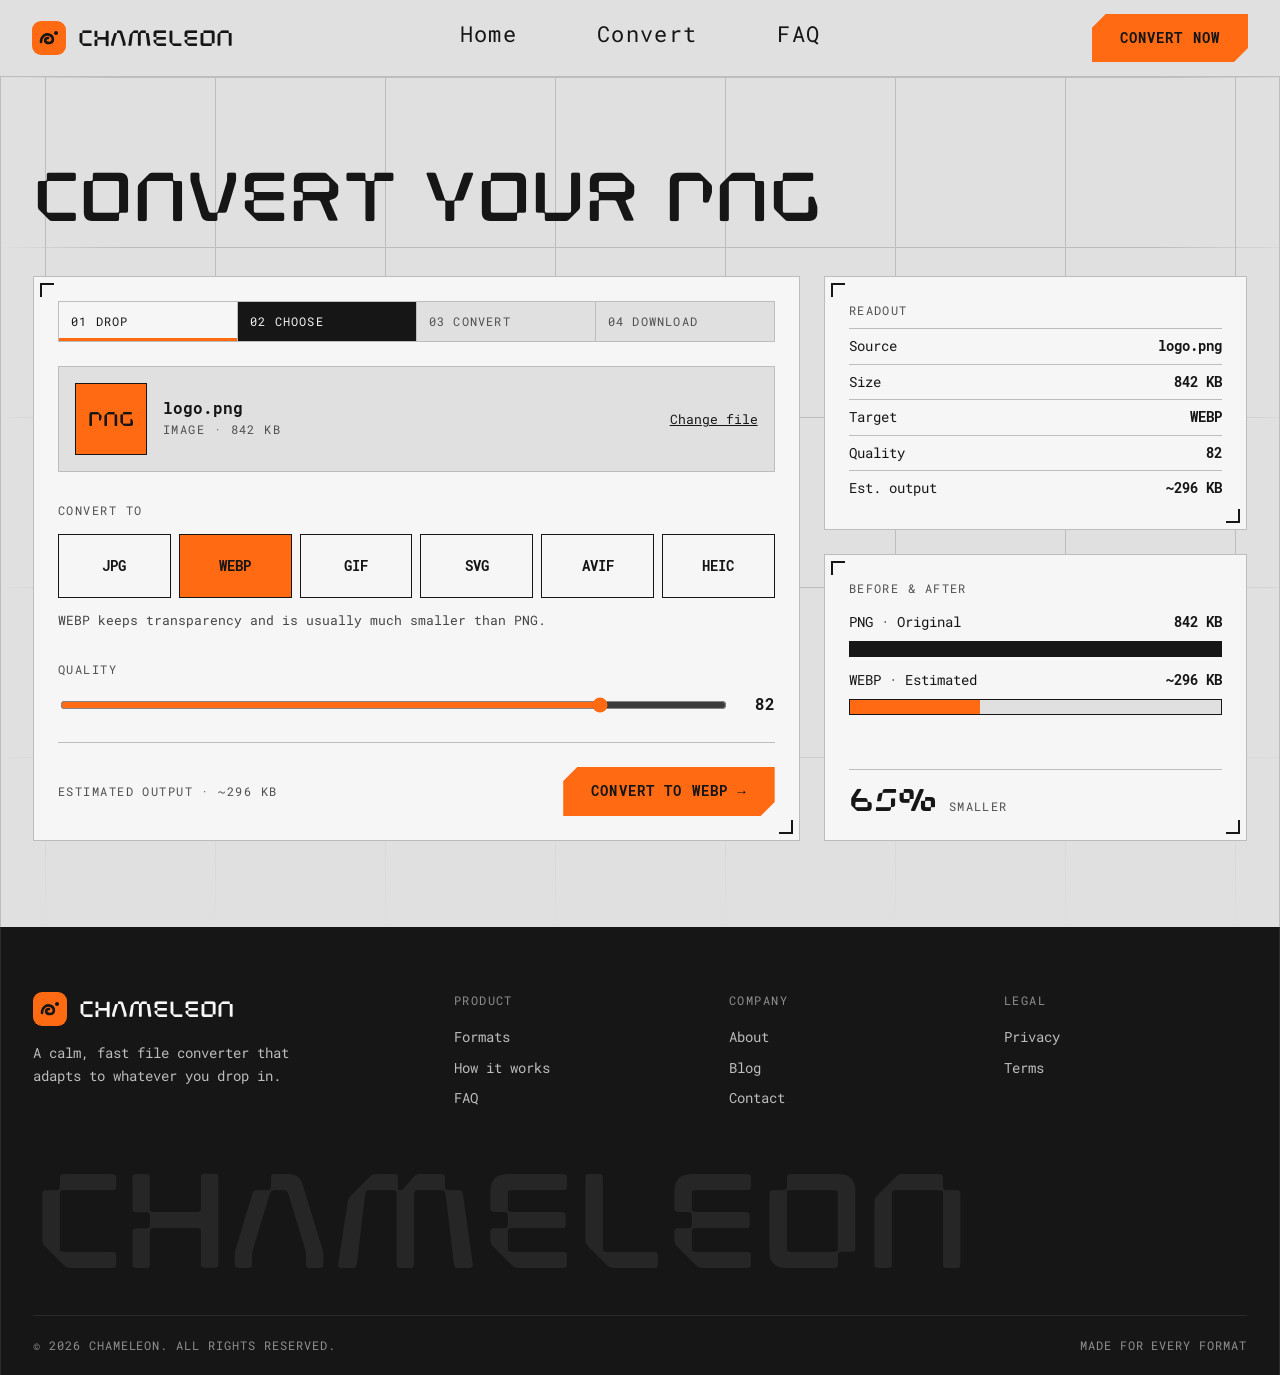
==== convert.html @ 79b79273 "Add directional hover scramble Built the vanilla scramble engine with per-letter fixed-width spans a" ====
<!DOCTYPE html>
<html lang="en">
<head>
  <meta charset="utf-8" />
  <meta name="viewport" content="width=device-width, initial-scale=1.0, viewport-fit=cover" />
  <title>Chameleon — Convert a PNG</title>
  <link rel="stylesheet" href="css/style.css" />
</head>
<body>
  <div class="pg" style="--o:#ff6a13">
    <header class="nav">
      <div class="wrap in" style="border:0">
        <a class="brand" href="index.html">
          <svg width="34" height="34" viewBox="0 0 34 34" aria-hidden="true"><rect width="34" height="34" rx="9" style="fill:var(--o)"></rect><path d="M9 21c0-6 5-9 9-7s4 8-1 8-5-5-1-5" fill="none" stroke="#161616" stroke-width="2.6" stroke-linecap="round"></path><circle cx="24" cy="12" r="2" fill="#161616"></circle></svg>
          Chameleon
        </a>
        <nav class="links" aria-label="Primary">
          <a class="nl" href="index.html" scramble-link><span class="dekor dekor-tr" aria-hidden="true"></span><span class="dekor dekor-bl" aria-hidden="true"></span><span scramble-text data-text="Home">Home</span></a>
          <a class="nl" href="convert.html" scramble-link><span class="dekor dekor-tr" aria-hidden="true"></span><span class="dekor dekor-bl" aria-hidden="true"></span><span scramble-text data-text="Convert">Convert</span></a>
          <a class="nl" href="faq.html" scramble-link><span class="dekor dekor-tr" aria-hidden="true"></span><span class="dekor dekor-bl" aria-hidden="true"></span><span scramble-text data-text="FAQ">FAQ</span></a>
        </nav>
        <a class="btn" href="#convert">Convert now</a>
      </div>
    </header>
    <main>
      <div class="hb"><section class="wrap cols hero2" id="convert">
        <h1 class="disp" scramble-link><span scramble-text data-text="Convert your PNG" data-glyphs="upper" title="Hover to scramble">Convert your PNG</span></h1>
        <div class="cols2">
          <div class="main"><div class="panel c">
            <div class="steps" role="list" aria-label="Progress">
              <div class="st past" role="listitem">01 Drop</div><div class="st on" role="listitem">02 Choose</div><div class="st" role="listitem">03 Convert</div><div class="st" role="listitem">04 Download</div>
            </div>
            <div class="fcard">
              <div class="badge">PNG</div>
              <div style="flex:1;min-width:0"><div class="nm">logo.png</div><div class="cap">Image &middot; 842 KB</div></div>
              <button class="link" type="button">Change file</button>
            </div>
            <div class="blk">
              <span class="cap">Convert to</span>
              <div class="t6" role="group" aria-label="Convert to"><button class="tile" type="button" aria-pressed="false" data-f="JPG">JPG</button><button class="tile on" type="button" aria-pressed="true" data-f="WEBP">WEBP</button><button class="tile" type="button" aria-pressed="false" data-f="GIF">GIF</button><button class="tile" type="button" aria-pressed="false" data-f="SVG">SVG</button><button class="tile" type="button" aria-pressed="false" data-f="AVIF">AVIF</button><button class="tile" type="button" aria-pressed="false" data-f="HEIC">HEIC</button></div>
              <p class="hint" id="hint">WEBP keeps transparency and is usually much smaller than PNG.</p>
            </div>
            <div class="blk">
              <span class="cap">Quality</span>
              <div class="q"><input id="q" type="range" min="1" max="100" value="82" aria-label="Quality"><strong id="qv">82</strong></div>
            </div>
            <div class="go">
              <span class="cap" id="eg">Estimated output &middot; ~296 KB</span>
              <button class="btn" type="button" id="btn">Convert to WEBP &rarr;</button>
            </div>
          </div></div>
          <aside class="side"><div class="panel c"><div class="cap" style="margin-bottom:8px">Readout</div><div class="rd"><span>Source</span><span>logo.png</span></div><div class="rd"><span>Size</span><span>842 KB</span></div><div class="rd"><span>Target</span><span id="tr">WEBP</span></div><div class="rd"><span>Quality</span><span id="qr">82</span></div><div class="rd"><span>Est. output</span><span id="er">~296 KB</span></div></div>
            <div class="panel c card"><div class="cap">Before &amp; after</div>
              <div class="ba"><div class="bh"><span>PNG &middot; Original</span><span>842 KB</span></div><div class="bar"><i style="width:100%"></i></div></div>
              <div class="ba"><div class="bh"><span id="bl">WEBP &middot; Estimated</span><span id="bs">~296 KB</span></div><div class="bar a"><i id="bar" style="width:35%"></i></div></div>
              <div class="sv"><span class="disp" style="font-size:32px" id="pc">65%</span><span class="cap" id="pw">smaller</span></div>
            </div></aside>
        </div>
      </section></div>
    </main>
    <footer class="ft">
      <div class="wrap">
        <div class="fgrid">
          <div>
            <a class="brand" href="index.html" style="color:#f6f6f6">
              <svg width="34" height="34" viewBox="0 0 34 34" aria-hidden="true"><rect width="34" height="34" rx="9" style="fill:var(--o)"></rect><path d="M9 21c0-6 5-9 9-7s4 8-1 8-5-5-1-5" fill="none" stroke="#161616" stroke-width="2.6" stroke-linecap="round"></path><circle cx="24" cy="12" r="2" fill="#161616"></circle></svg>
              Chameleon
            </a>
            <p style="max-width:300px;margin:16px 0 0;font-size:14px;color:#bdbdbd">A calm, fast file converter that adapts to whatever you drop in.</p>
          </div>
          <div><div class="fh">Product</div><a class="fl" href="index.html#formats">Formats</a><a class="fl" href="index.html#how">How it works</a><a class="fl" href="faq.html">FAQ</a></div>
          <div><div class="fh">Company</div><a class="fl" href="#">About</a><a class="fl" href="#">Blog</a><a class="fl" href="#">Contact</a></div>
          <div><div class="fh">Legal</div><a class="fl" href="#">Privacy</a><a class="fl" href="#">Terms</a></div>
        </div>
        <div class="mark disp" scramble-link scramble-text data-text="Chameleon" data-glyphs="upper" title="Hover to scramble">Chameleon</div>
        <div class="copy"><span>© 2026 CHAMELEON. ALL RIGHTS RESERVED.</span><span>MADE FOR EVERY FORMAT</span></div>
      </div>
    </footer>
  </div>

  <script type="module">
    import { initScramble } from "./js/scramble.js";
    initScramble();
    // Paint the overscroll canvas to match the end you're resting at.
    // (Bounce areas use the html background in every browser, so flip it on scroll.)
    // Wide 200px threshold: bounce can only start from the true max, and this
    // stays correct when webfonts swap in late and grow the document under you.
    const root = document.documentElement;
    const paintEdge = () => {
      const max = document.body.scrollHeight - window.innerHeight;
      root.dataset.edge = max > 0 && window.scrollY >= max - 200 ? "bottom" : "top";
    };
    addEventListener("scroll", () => requestAnimationFrame(paintEdge), { passive: true });
    addEventListener("resize", paintEdge);
    if (document.fonts && document.fonts.ready) document.fonts.ready.then(paintEdge);
    if ("ResizeObserver" in window) new ResizeObserver(paintEdge).observe(document.body);
    paintEdge();
  </script>
  <script>
  (function(){
  var W={JPG:.45,WEBP:.35,GIF:.8,SVG:.3,AVIF:.25,HEIC:.4},SRC=842,BASE=1.2,t='WEBP';
  var H={WEBP:'WEBP keeps transparency and is usually much smaller than PNG.',JPG:'JPG is smaller still, but it drops transparency.',GIF:'GIF supports 256 colours and simple animation.',SVG:'SVG is vector, so it suits simple logos and shapes.',AVIF:'AVIF is usually the smallest, but a few older apps cannot open it.',HEIC:'HEIC is compact and works best on Apple devices.'};
  var q=document.getElementById('q'),tiles=[].slice.call(document.querySelectorAll('.tile'));
  function $(i){return document.getElementById(i)}
  function fmt(k){return k>=1000?(k/1000).toFixed(1)+' MB':Math.round(k)+' KB'}
  function upd(){
  var v=+q.value,est=SRC*W[t]/BASE*(0.4+0.98*v/100),pct=Math.round((1-est/SRC)*100);
  $('qv').textContent=v;$('qr').textContent=v;$('tr').textContent=t;
  $('er').textContent='~'+fmt(est);$('bs').textContent='~'+fmt(est);
  $('eg').innerHTML='Estimated output &middot; ~'+fmt(est);
  $('btn').innerHTML='Convert to '+t+' &rarr;';
  $('bl').innerHTML=t+' &middot; Estimated';
  $('bar').style.width=Math.min(100,est/SRC*100)+'%';
  $('pc').textContent=Math.abs(pct)+'%';$('pw').textContent=pct>=0?'smaller':'larger';
  $('hint').textContent=H[t];
  }
  tiles.forEach(function(b){b.addEventListener('click',function(){
  t=b.getAttribute('data-f');
  tiles.forEach(function(x){var on=x===b;x.classList.toggle('on',on);x.setAttribute('aria-pressed',on)});
  upd();
  })});
  q.addEventListener('input',upd);
  })();
  </script>
</body>
</html>
---- css/style.css ----
@font-face{font-family:"LABS Amiga";src:url("../assets/fonts/LABSAmiga-Regular.woff") format("woff");font-display:swap}
    @font-face{font-family:"Roboto Mono";src:url("../assets/fonts/RobotoMono-Regular.ttf") format("truetype");font-weight:400;font-display:swap}
    @font-face{font-family:"Roboto Mono";src:url("../assets/fonts/RobotoMono-Bold.ttf") format("truetype");font-weight:700;font-display:swap}
    html{background:#e0e0e0}
    /* Overscroll canvas follows whichever end you're at: light at top, footer-dark at bottom (see paintEdge below). */
    html[data-edge="bottom"]{background:#161616}
    body{margin:0;background:#e0e0e0}
    .pg{--bg:#e0e0e0;--pn:#f6f6f6;--ln:#bdbdbd;--ink:#161616;--mut:#4f4f4f;background:var(--bg);color:var(--ink);font:400 16px/1.6 "Roboto Mono",ui-monospace,monospace;overflow-x:clip}
    .pg *{box-sizing:border-box}
    .disp{font-family:"LABS Amiga","Roboto Mono",monospace;font-weight:400;text-transform:uppercase;line-height:.95;margin:0}
    .cap{font-size:12px;letter-spacing:.12em;text-transform:uppercase;color:var(--mut)}
    .wrap{max-width:1360px;margin:0 auto;border-left:1px solid var(--ln);border-right:1px solid var(--ln);position:relative}
    .cols,.hb{position:relative;isolation:isolate}
    .cols:before,.hb:before{content:"";position:absolute;inset:0;z-index:-1;pointer-events:none;-webkit-mask-image:linear-gradient(to bottom,#000 calc(100% - 340px),transparent);mask-image:linear-gradient(to bottom,#000 calc(100% - 340px),transparent)}
    .cols:before{background-image:linear-gradient(to right,var(--ln) 1px,transparent 1px);background-size:170px 100%;background-position:center top}
    .hb:before{background-image:linear-gradient(to bottom,var(--ln) 1px,transparent 1px);background-size:100% 170px;-webkit-mask-image:linear-gradient(to bottom,#000 calc(100% - 340px),transparent),linear-gradient(to right,transparent 0,transparent calc(50% - 674px),#000 calc(50% - 520px),#000 calc(50% + 520px),transparent calc(50% + 674px),transparent 100%);mask-image:linear-gradient(to bottom,#000 calc(100% - 340px),transparent),linear-gradient(to right,transparent 0,transparent calc(50% - 674px),#000 calc(50% - 520px),#000 calc(50% + 520px),transparent calc(50% + 674px),transparent 100%);-webkit-mask-composite:source-in;mask-composite:intersect}
    .pg a:focus-visible,.pg button:focus-visible{outline:2px solid var(--ink);outline-offset:3px}
    .nav{position:sticky;top:0;z-index:5;background:var(--bg);border-bottom:1px solid var(--ln)}
    .nav .in{position:relative;display:flex;align-items:center;gap:24px;min-height:76px;padding:0 32px}
    .nav .in>.btn{margin-left:auto}
    .brand{display:flex;align-items:center;gap:12px;color:var(--ink);text-decoration:none;font-family:"LABS Amiga",monospace;font-size:22px;text-transform:uppercase}
    .links{position:absolute;left:50%;transform:translateX(-50%);display:flex;gap:44px;justify-content:center}
    .nl{position:relative;display:inline-flex;align-items:center;padding:12px 18px;font-size:22px;letter-spacing:.06em;text-decoration:none;color:var(--ink)}
    .nl .dekor{opacity:0;width:.5rem;height:.5rem;position:absolute;transition:opacity .3s ease,transform .3s cubic-bezier(.455,.03,.515,.955)}
    .nl .dekor-tr{border-top:2px solid var(--o);border-left:2px solid var(--o);top:6px;left:6px;transform:translate(50%,50%)}
    .nl .dekor-bl{border-right:2px solid var(--o);border-bottom:2px solid var(--o);bottom:6px;right:6px;transform:translate(-50%,-50%)}
    .nl:hover .dekor{opacity:1;transform:translate(0,0)}
    .btn{display:inline-flex;align-items:center;gap:10px;font:700 14px "Roboto Mono",monospace;letter-spacing:.08em;text-transform:uppercase;text-decoration:none;border:0;cursor:pointer;padding:16px 28px;background:var(--o);color:var(--ink);clip-path:polygon(14px 0,100% 0,100% calc(100% - 14px),calc(100% - 14px) 100%,0 100%,0 14px);transition:background .2s,transform .2s}
    .btn:hover{background:#ff8a4d;transform:translateY(-2px)}
    .btn:active{transform:none}
    .btn:focus-visible{outline-offset:-6px}
    .btn.dk{background:var(--ink);color:#f6f6f6}
    .btn.dk:hover{background:#3a3a3a}
    .btn.dk:focus-visible{outline-color:#fff}
    .sq{position:absolute;width:20px;height:20px;background:var(--o)}
    .hero{min-height:1190px;display:flex;flex-direction:column;align-items:center;justify-content:center;padding:96px 32px 80px;text-align:center}
    .hero h1{font-size:clamp(48px,9.4vw,128px);margin-top:24px}
    .hl{background:var(--o);padding:0 .1em;display:inline-block}
    .hero p.sub{max-width:560px;margin:32px auto 0;color:#333}
    .panel{position:relative;width:100%;max-width:760px;margin:56px auto 0;padding:20px;text-align:left;background:var(--pn);border:1px solid var(--ln)}
    .panel:before,.panel:after{content:"";position:absolute;width:12px;height:12px;border:2px solid var(--ink)}
    .panel:before{top:6px;left:6px;border-right:0;border-bottom:0}
    .panel:after{bottom:6px;right:6px;border-left:0;border-top:0}
    .ph{display:flex;justify-content:space-between;padding:0 8px}
    .drop{margin-top:14px;min-height:230px;padding:32px;display:flex;flex-direction:column;align-items:center;justify-content:center;gap:12px;text-align:center;background:var(--bg);border:2px dashed #8f8f8f;transition:border-color .2s,background .2s}
    .drop:hover,.drop:focus-within{border-color:var(--o);background:#ece3dc}
    .drop svg{transition:transform .25s}
    .drop:hover svg{transform:translateY(-5px)}
    .drop strong{font-size:18px}
    .row{display:flex;flex-wrap:wrap;gap:16px;align-items:center;justify-content:space-between;margin-top:20px;padding:0 8px 8px}
    .chips{display:flex;flex-wrap:wrap;gap:8px;align-items:center}
    .chip{font:700 13px "Roboto Mono",monospace;letter-spacing:.06em;padding:9px 14px;color:var(--ink);background:transparent;border:1px solid var(--ink);cursor:pointer;transition:background .15s,color .15s,transform .15s}
    .chip:hover{background:var(--ink);color:#f6f6f6;transform:translateY(-1px)}
    .chip.on{background:var(--ink);color:#f6f6f6}
    .sec{padding:96px 32px}
    .sec h2{font-size:clamp(32px,4.4vw,56px);margin-top:16px;max-width:760px}
    .sec p.lead{max-width:540px;margin:20px 0 0;color:#333}
    .grid{display:grid;grid-template-columns:repeat(auto-fit,minmax(260px,1fr));margin-top:56px;border-top:1px solid var(--ln);border-left:1px solid var(--ln)}
    .cell{position:relative;padding:28px;background:var(--pn);border-right:1px solid var(--ln);border-bottom:1px solid var(--ln);transition:background .2s}
    .cell:hover{background:#fff}
    .cell:after{content:"";position:absolute;top:20px;right:20px;width:12px;height:12px;border:2px solid var(--o);transition:background .2s}
    .cell:hover:after{background:var(--o)}
    .num{font-family:"LABS Amiga",monospace;font-size:56px;line-height:1;color:var(--ink)}
    .cell h3{margin:20px 0 8px;font-size:18px;letter-spacing:.06em;text-transform:uppercase}
    .cell p{margin:0;font-size:14px;color:#3d3d3d}
    .tags{display:flex;flex-wrap:wrap;gap:6px;margin-top:20px}
    .tag{font-size:12px;padding:4px 8px;background:var(--bg);border:1px solid var(--ln);transition:border-color .2s}
    .tag:hover{border-color:var(--ink)}
    .cta{display:flex;flex-wrap:wrap;gap:24px;align-items:center;justify-content:space-between;margin-top:56px;padding:36px 32px;background:var(--o)}
    .cta h3{font-size:clamp(24px,3vw,36px)}
    .ft{background:#161616;color:#d6d6d6;padding-bottom:env(safe-area-inset-bottom, 0px)}
    .ft .wrap{border-color:#2a2a2a;padding:64px 32px 0}
    .fgrid{display:grid;grid-template-columns:1.6fr repeat(3,1fr);gap:32px}
    .fh{font-size:12px;letter-spacing:.12em;text-transform:uppercase;color:#8f8f8f;margin-bottom:12px}
    .fl{display:block;padding:4px 0;font-size:14px;color:#bdbdbd;text-decoration:none;transition:color .2s,transform .2s}
    .fl:hover{color:var(--o);transform:translateX(4px)}
    .mark{margin-top:48px;font-size:clamp(40px,10.5vw,152px);color:#262626;white-space:nowrap;overflow:hidden;line-height:.85;cursor:pointer}
    .copy{display:flex;flex-wrap:wrap;gap:12px;justify-content:space-between;margin-top:32px;padding:20px 0;border-top:1px solid #2a2a2a;font-size:12px;letter-spacing:.08em;color:#8f8f8f}
    @media(max-width:1100px){.links{gap:28px}.nl{padding:8px 12px}}
    @media(max-width:820px){.links{display:none}.fgrid{grid-template-columns:1fr 1fr}}
    @media(max-width:700px){.hero{min-height:0;padding:72px 20px 56px}.sec{padding:64px 20px}.nav .in{padding:0 20px}.ft .wrap{padding:48px 20px 0}}
    /* Scramble cells — same contract as previous shell (js/scramble.js) */
    [scramble-text]{white-space:nowrap}
    [scramble-text] .sc-char{display:inline-block;white-space:pre;text-align:center;vertical-align:baseline;overflow:hidden}
    /* Converter (ex convert.html) */
    /* Converter (from chameleon-convert-png): neutralize the landing .panel box for flex contexts */
    .main .panel.c,.side .panel.c{margin:0;max-width:none}
    .steps{display:flex;border:1px solid var(--ln);margin-bottom:20px}
    .st{flex:1;padding:10px 12px;font-size:12px;letter-spacing:.1em;text-transform:uppercase;color:var(--mut);background:var(--bg);border-right:1px solid var(--ln);transition:background .25s,color .25s}
    .st:last-child{border-right:0}
    .st.on{background:var(--ink);color:#f6f6f6}
    .st.past{background:var(--pn);color:var(--ink);box-shadow:inset 0 -3px 0 var(--o)}
    .fcard{display:flex;align-items:center;gap:16px;padding:16px;border:1px solid var(--ln);background:var(--bg)}
    .badge{width:72px;height:72px;flex:none;display:flex;align-items:center;justify-content:center;background:var(--o);border:1px solid var(--ink);font-family:"LABS Amiga",monospace;font-size:20px;transition:background .3s}
    .fcard .nm{font-weight:700;word-break:break-all;line-height:1.3}
    .tile{aspect-ratio:1;display:flex;align-items:center;justify-content:center;font:700 14px "Roboto Mono",monospace;color:var(--ink);background:transparent;border:1px solid var(--ink);cursor:pointer;transition:background .15s,color .15s,transform .15s}
    .tile:hover{background:var(--ink);color:#f6f6f6;transform:translateY(-2px)}
    .tile.on{background:var(--o);color:var(--ink)}
    .link{background:none;border:0;padding:4px 0;font:400 13px "Roboto Mono",monospace;text-decoration:underline;color:var(--ink);cursor:pointer}
    .link:hover{color:#6b6b6b}
    .rd{display:flex;justify-content:space-between;gap:12px;padding:10px 0;border-top:1px solid var(--ln);font-size:14px}
    .rd span:last-child{font-weight:700;text-align:right;word-break:break-all}
    .hero2{min-height:850px;display:flex;flex-direction:column;justify-content:center;padding:72px 32px;text-align:left}
    .cols2{display:flex;flex-wrap:wrap;gap:24px;align-items:stretch}
    .main{flex:2 1 520px;min-width:0}
    .side{flex:1 1 300px;min-width:0;display:flex;flex-direction:column;gap:24px}
    .main{display:flex}
    .main .panel.c{flex:1;min-width:0;display:flex;flex-direction:column}
    .main .panel.c>.blk:nth-last-child(2){margin-bottom:24px}
    .main .go{margin-top:auto}
    .side .rd{padding:6px 0}
    .side .card{flex:1;display:flex;flex-direction:column}
    .side .ba{margin-top:12px}
    .side .sv{margin-top:auto;padding-top:14px}
    .side .ba+.ba{margin-bottom:16px}
    .q{display:flex;align-items:center;gap:16px;margin-top:12px}
    .q input{flex:1;min-width:0;accent-color:var(--o)}
    .q strong{min-width:3ch;text-align:right}
    .ba{margin-top:16px}
    .bh{display:flex;justify-content:space-between;gap:12px;font-size:14px;margin-bottom:8px}
    .bh span:last-child{font-weight:700}
    .bar{height:16px;border:1px solid var(--ink);background:var(--bg)}
    .bar i{display:block;height:100%;background:var(--ink)}
    .bar.a i{background:var(--o)}
    .sv{display:flex;align-items:baseline;gap:12px;margin-top:24px;padding-top:20px;border-top:1px solid var(--ln)}
    .hero2 h1{font-size:clamp(36px,5.4vw,72px);margin:0 0 40px}
    .panel.c{padding:24px;text-align:left}
    .panel.c .steps{margin-bottom:24px}
    .blk{margin-top:24px}
    .t6{display:grid;grid-template-columns:repeat(6,minmax(0,1fr));gap:8px;margin-top:12px}
    .t6 .tile{aspect-ratio:auto;height:64px}
    .hint{margin:12px 0 0;font-size:13px;color:#444}
    .go{display:flex;flex-wrap:wrap;gap:16px;align-items:center;justify-content:space-between;margin-top:24px;padding-top:24px;border-top:1px solid var(--ln)}
    @media(max-width:560px){.t6{grid-template-columns:repeat(3,minmax(0,1fr))}.hero2{padding:56px 20px}}
    @media(max-width:700px){.hero2{padding:72px 20px 56px}.nav .in{padding:0 20px}.ft .wrap{padding:48px 20px 0}}
    /* Scramble cells — same contract as the landing shell (js/scramble.js) */
    .fside.panel.c{margin:0;max-width:none}
    /* FAQ (ex chameleon-faq.html) */
[hidden]{display:none!important}
.vh2{position:absolute;width:1px;height:1px;overflow:hidden;clip:rect(0 0 0 0);white-space:nowrap}
.hero3{min-height:340px;display:flex;flex-direction:column;justify-content:center;padding:72px 32px 56px;text-align:left}
.hero3 h1{font-size:clamp(40px,6vw,80px);margin:16px 0 0}
.hero3 p{max-width:560px;margin:20px 0 0;color:#333}
.faq{padding:40px 32px 96px;border-top:1px solid var(--ln);background:var(--bg)}
.bar2{display:flex;flex-wrap:wrap;gap:16px;align-items:center;justify-content:space-between}
.srch{width:100%;max-width:340px;font:400 14px "Roboto Mono",monospace;padding:12px 14px;color:var(--ink);background:var(--pn);border:1px solid var(--ink);transition:box-shadow .2s}
.srch::placeholder{color:#6a6a6a}
.srch:focus-visible{outline:2px solid var(--ink);outline-offset:2px}
.fcols{display:flex;flex-wrap:wrap;gap:40px;align-items:flex-start;margin-top:40px}
.flist{flex:2 1 560px;min-width:0}
.fside{flex:1 1 280px;max-width:380px;min-width:0;position:sticky;top:100px}
.gh{font-size:clamp(22px,2.4vw,30px);margin:48px 0 16px}
.grp:first-child .gh{margin-top:0}
.qa{position:relative;border-top:1px solid var(--ln);transition:background .2s}
.grp .qa:last-of-type{border-bottom:1px solid var(--ln)}
.qa:before{content:"";position:absolute;left:0;top:0;bottom:0;width:4px;background:var(--o);transform:scaleY(0);transform-origin:top;transition:transform .25s}
.qa[open]{background:var(--pn)}
.qa[open]:before{transform:scaleY(1)}
.qa summary{display:flex;align-items:center;justify-content:space-between;gap:24px;padding:20px 20px;cursor:pointer;list-style:none;font-weight:700;font-size:17px;line-height:1.4;transition:background .2s}
.qa summary::-webkit-details-marker{display:none}
.qa summary:hover{background:rgba(255,255,255,.55)}
.qa summary:focus-visible{outline:2px solid var(--ink);outline-offset:-4px}
.qa summary i{position:relative;flex:none;width:28px;height:28px;border:1px solid var(--ink);transition:background .2s}
.qa summary i:before,.qa summary i:after{content:"";position:absolute;left:7px;right:7px;top:50%;height:2px;margin-top:-1px;background:var(--ink);transition:transform .25s}
.qa summary i:after{transform:rotate(90deg)}
.qa summary:hover i,.qa[open] summary i{background:var(--o)}
.qa[open] summary i:after{transform:rotate(0)}
.ans{padding:0 76px 24px 20px;max-width:76ch;color:#2c2c2c;font-size:15px}
.qa[open] .ans{animation:ansin .25s ease-out}
@keyframes ansin{from{opacity:0;transform:translateY(-6px)}to{opacity:1;transform:none}}
.ans p{margin:0 0 12px}
.ans p:last-child{margin-bottom:0}
.fm{margin:0;padding:0;list-style:none}
.fm li{display:flex;flex-wrap:wrap;gap:6px 14px;padding:8px 0;border-top:1px solid var(--ln);font-size:14px}
.fm li:first-child{border-top:0}
.fm b{min-width:96px}
.none{margin:40px 0 0;padding:24px;border:1px dashed #8f8f8f;font-size:15px}
.none button{margin-left:8px}
.fside h3{font-size:28px;margin:12px 0 0}
.fside p{margin:16px 0 20px;font-size:14px;color:#333}
@media(max-width:820px){.fside{position:static;max-width:none}}
    @media (prefers-reduced-motion: reduce){
      .btn,.chip,.tile,.cell,.fl,.drop,.drop svg,.nl,.nl .dekor{transition:none}
      .btn:hover,.chip:hover,.tile:hover{transform:none}
      .qa[open] .ans{animation:none}.qa:before,.qa summary i:before,.qa summary i:after{transition:none}
    }
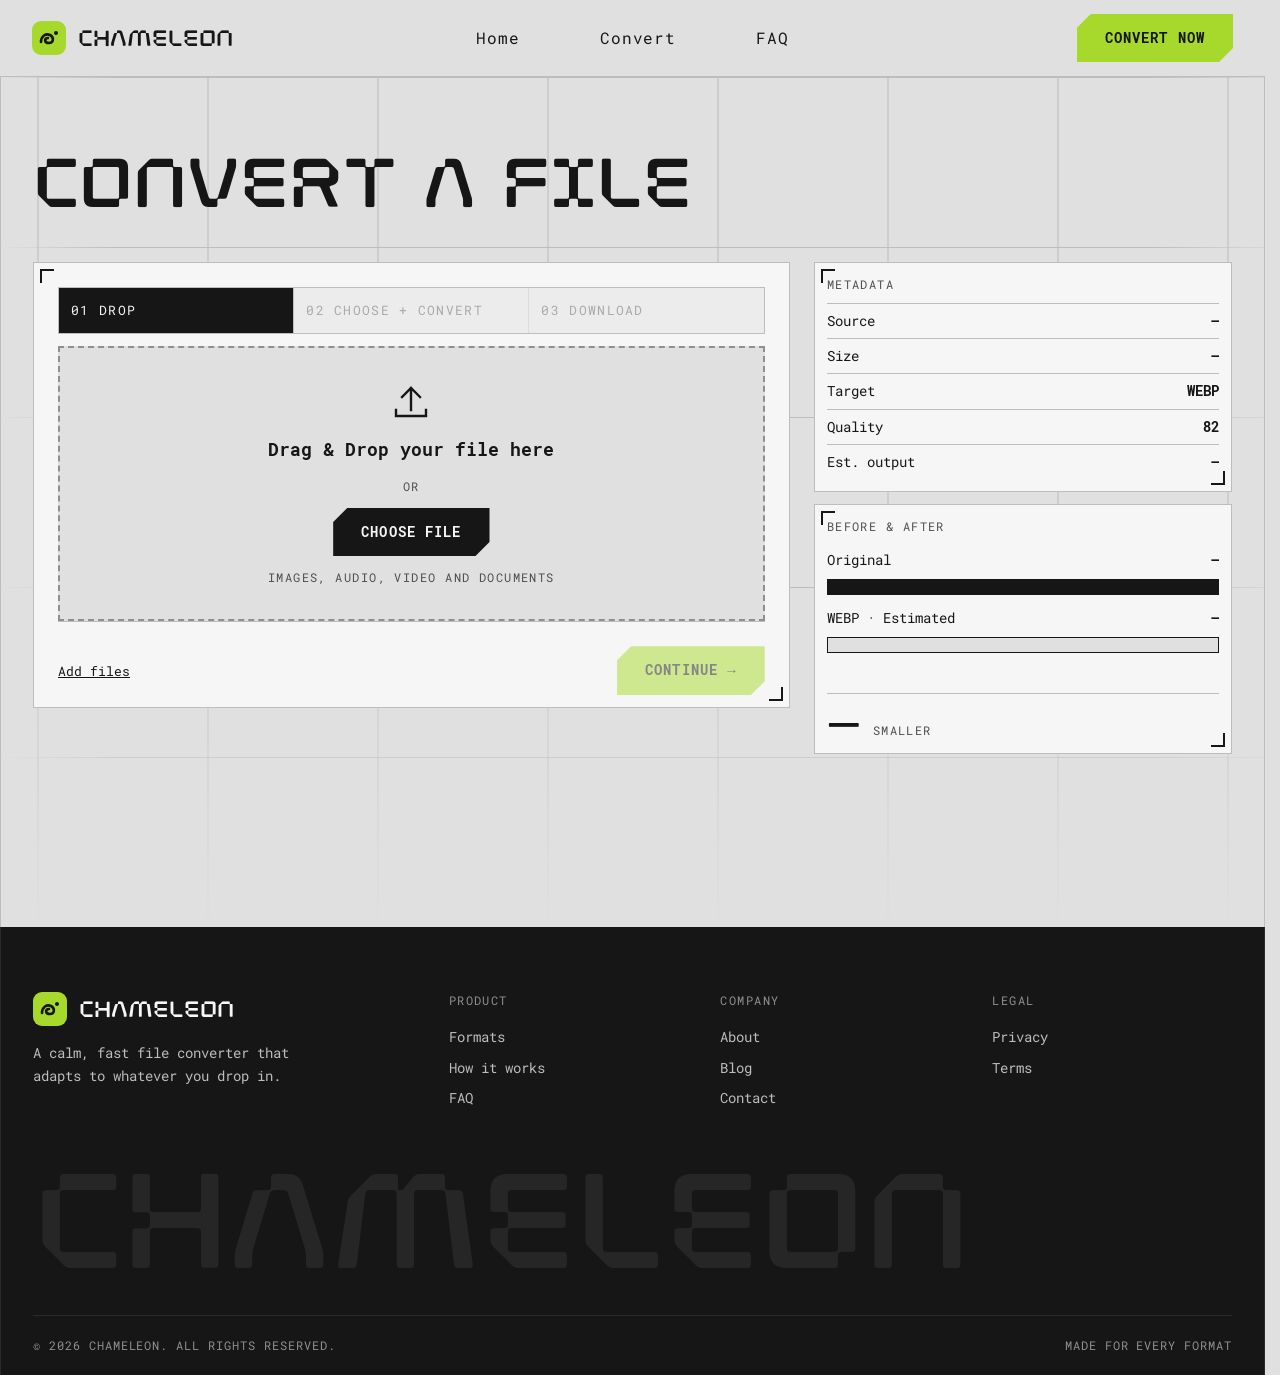
==== commit 4ed3f598: "Build Chameleon's audio workflow with file uploads, format selection, local conversion, and quick do" ====
--- a/convert.html
+++ b/convert.html
@@ -4,10 +4,10 @@
   <meta charset="utf-8" />
   <meta name="viewport" content="width=device-width, initial-scale=1.0, viewport-fit=cover" />
   <title>Chameleon — Convert a PNG</title>
-  <link rel="stylesheet" href="css/style.css" />
+  <link rel="stylesheet" href="css/style.css?v=3" />
 </head>
 <body>
-  <div class="pg" style="--o:#ff6a13">
+  <div class="pg" data-format="webp">
     <header class="nav">
       <div class="wrap in" style="border:0">
         <a class="brand" href="index.html">
@@ -24,36 +24,83 @@
     </header>
     <main>
       <div class="hb"><section class="wrap cols hero2" id="convert">
-        <h1 class="disp" scramble-link><span scramble-text data-text="Convert your PNG" data-glyphs="upper" title="Hover to scramble">Convert your PNG</span></h1>
+        <h1 class="disp" scramble-link><span scramble-text id="h1txt" data-text="Convert a file" data-glyphs="upper" title="Hover to scramble">Convert a file</span></h1>
         <div class="cols2">
           <div class="main"><div class="panel c">
-            <div class="steps" role="list" aria-label="Progress">
-              <div class="st past" role="listitem">01 Drop</div><div class="st on" role="listitem">02 Choose</div><div class="st" role="listitem">03 Convert</div><div class="st" role="listitem">04 Download</div>
+            <div class="steps" role="tablist" aria-label="Progress" id="steps">
+              <button class="st" role="tab" type="button" id="tab1" aria-selected="false" aria-controls="view-drop">01 Drop</button><button class="st" role="tab" type="button" id="tab2" aria-selected="true" aria-controls="view-choose">02 Choose + Convert</button><button class="st" role="tab" type="button" id="tab3" aria-selected="false" aria-controls="view-dl">03 Download</button>
             </div>
-            <div class="fcard">
-              <div class="badge">PNG</div>
-              <div style="flex:1;min-width:0"><div class="nm">logo.png</div><div class="cap">Image &middot; 842 KB</div></div>
-              <button class="link" type="button">Change file</button>
+            <div id="view-drop" role="tabpanel" aria-labelledby="tab1">
+              <div id="drop-empty">
+                <div class="drop convert-drop" id="convert-drop" tabindex="0" role="button" aria-label="Drop files here or press Enter to browse">
+                  <svg width="44" height="44" viewBox="0 0 44 44" fill="none" stroke="#161616" stroke-width="2.4" stroke-linecap="square" aria-hidden="true"><path d="M22 30V8M13 17l9-9 9 9M7 30v6h30v-6"></path></svg>
+                  <strong>Drag &amp; Drop your file here</strong>
+                  <span class="cap">or</span>
+                  <button class="btn dk" type="button" id="empty-browse-btn">Choose file</button>
+                  <span class="cap">Images, audio, video and documents</span>
+                </div>
+              </div>
+              <ul class="flist" id="file-grid" role="listbox" aria-label="Staged files" hidden></ul>
+              <div class="go">
+                <span>
+                  <button class="link" type="button" id="change-btn">Add files</button>
+                  <input class="vh" id="change-input" type="file" accept="image/png,image/jpeg,image/svg+xml,image/webp,image/heic,image/heif,.png,.jpg,.jpeg,.svg,.webp,.heic,.heif,.bmp,.tif,.tiff,.mp3,.wav,.flac,.aac,.ogg,.m4a,.mp4,.mov,.webm,.mkv,.avi,.pdf,.docx,.txt,.rtf,.epub,.md" multiple />
+                </span>
+                <button class="btn" type="button" id="to-choose">Continue →</button>
+              </div>
             </div>
-            <div class="blk">
-              <span class="cap">Convert to</span>
-              <div class="t6" role="group" aria-label="Convert to"><button class="tile" type="button" aria-pressed="false" data-f="JPG">JPG</button><button class="tile on" type="button" aria-pressed="true" data-f="WEBP">WEBP</button><button class="tile" type="button" aria-pressed="false" data-f="GIF">GIF</button><button class="tile" type="button" aria-pressed="false" data-f="SVG">SVG</button><button class="tile" type="button" aria-pressed="false" data-f="AVIF">AVIF</button><button class="tile" type="button" aria-pressed="false" data-f="HEIC">HEIC</button></div>
-              <p class="hint" id="hint">WEBP keeps transparency and is usually much smaller than PNG.</p>
+            <div id="view-choose" role="tabpanel" aria-labelledby="tab2">
+              <div class="fcard hero-card" id="single-card" hidden>
+                <div class="hero-thumb"><img id="single-img" alt=""></div>
+                <div class="fcard-body"><div class="nm" id="single-name">—</div><div class="cap" id="single-meta">—</div></div>
+              </div>
+              <div class="blk" id="show-blk" hidden>
+                <div class="seg" role="group" aria-label="File list mode" id="mode-seg">
+                  <button class="segbtn on" type="button" id="mode-all" aria-pressed="true">All files · 0</button>
+                  <button class="segbtn" type="button" id="mode-manual" aria-pressed="false">Custom</button>
+                </div>
+                <p class="hint" id="mode-note" hidden></p>
+              </div>
+              <ul class="frows" id="filerows" hidden></ul>
+              <div class="blk" id="tiles-blk">
+                <span class="cap">Convert to</span>
+                <div class="t6" role="group" aria-label="Convert to" id="tiles"><button class="tile" type="button" aria-pressed="false" data-f="PNG">PNG</button><button class="tile" type="button" aria-pressed="false" data-f="JPG">JPG</button><button class="tile" type="button" aria-pressed="false" data-f="SVG">SVG</button><button class="tile on" type="button" aria-pressed="true" data-f="WEBP">WEBP</button><button class="tile has-tag" type="button" aria-pressed="false" data-f="HEIC" title="HEIC is input-only — pick another output format." aria-label="HEIC — input only">HEIC<small class="tile-tag" aria-hidden="true">INPUT ONLY</small></button></div>
+              </div>
+              <div class="blk" id="q-blk">
+                <span class="cap">Quality <span id="qv">82%</span> &middot; <span id="eg">Estimated output —</span></span>
+                <div class="qline">
+                  <input id="q" type="range" min="1" max="100" value="82" aria-label="Quality">
+                </div>
+                <button class="btn" type="button" id="btn">Convert to WEBP &rarr;</button>
+              </div>
+              <div class="prog" id="prog" hidden>
+                <div class="bar" role="progressbar" aria-label="Conversion progress" aria-valuemin="0" aria-valuemax="100" aria-valuenow="0" id="pbarwrap"><i id="pbar" style="width:0%"></i></div>
+                <span class="cap" id="plabel">Converting…</span>
+              </div>
             </div>
-            <div class="blk">
-              <span class="cap">Quality</span>
-              <div class="q"><input id="q" type="range" min="1" max="100" value="82" aria-label="Quality"><strong id="qv">82</strong></div>
-            </div>
-            <div class="go">
-              <span class="cap" id="eg">Estimated output &middot; ~296 KB</span>
-              <button class="btn" type="button" id="btn">Convert to WEBP &rarr;</button>
+            <div id="view-dl" role="tabpanel" aria-labelledby="tab3" hidden>
+              <div class="fcard">
+                <div class="badge" id="rbadge">✓</div>
+                <div class="fcard-body" style="flex:1;min-width:0"><div class="nm" id="rname">Converted file</div><div class="cap" id="rmeta">—</div></div>
+              </div>
+              <ul class="frows" id="results" hidden></ul>
+              <div class="go">
+                <span>
+                  <a class="btn" id="dl" href="#" download>Download →</a>
+                  <button class="btn dk" type="button" id="dl-all" hidden>Download all →</button>
+                </span>
+              </div>
+              <div class="go">
+                <button class="link" type="button" id="back-settings">← Back to settings</button>
+                <button class="link" type="button" id="again-btn">Convert another file</button>
+              </div>
             </div>
           </div></div>
-          <aside class="side"><div class="panel c"><div class="cap" style="margin-bottom:8px">Readout</div><div class="rd"><span>Source</span><span>logo.png</span></div><div class="rd"><span>Size</span><span>842 KB</span></div><div class="rd"><span>Target</span><span id="tr">WEBP</span></div><div class="rd"><span>Quality</span><span id="qr">82</span></div><div class="rd"><span>Est. output</span><span id="er">~296 KB</span></div></div>
-            <div class="panel c card"><div class="cap">Before &amp; after</div>
-              <div class="ba"><div class="bh"><span>PNG &middot; Original</span><span>842 KB</span></div><div class="bar"><i style="width:100%"></i></div></div>
-              <div class="ba"><div class="bh"><span id="bl">WEBP &middot; Estimated</span><span id="bs">~296 KB</span></div><div class="bar a"><i id="bar" style="width:35%"></i></div></div>
-              <div class="sv"><span class="disp" style="font-size:32px" id="pc">65%</span><span class="cap" id="pw">smaller</span></div>
+          <aside class="side"><div class="panel c" id="readout"><div class="cap" style="margin-bottom:8px">Metadata</div><div class="rd"><span>Source</span><span id="src">—</span></div><div class="rd"><span>Size</span><span id="sz">—</span></div><div class="rd"><span>Target</span><span id="tr">WEBP</span></div><div class="rd"><span>Quality</span><span id="qr">82</span></div><div class="rd"><span>Est. output</span><span id="er">—</span></div></div>
+            <div class="panel c card" id="bacard"><div class="cap">Before &amp; after</div>
+              <div class="ba"><div class="bh"><span id="orig-label">Original</span><span id="orig-size">—</span></div><div class="bar"><i style="width:100%"></i></div></div>
+              <div class="ba"><div class="bh"><span id="bl">WEBP &middot; Estimated</span><span id="bs">—</span></div><div class="bar a"><i id="bar" style="width:0%"></i></div></div>
+              <div class="sv"><span class="disp" style="font-size:32px" id="pc">—</span><span class="cap" id="pw">smaller</span></div>
             </div></aside>
         </div>
       </section></div>
@@ -78,49 +125,6 @@
     </footer>
   </div>
 
-  <script type="module">
-    import { initScramble } from "./js/scramble.js";
-    initScramble();
-    // Paint the overscroll canvas to match the end you're resting at.
-    // (Bounce areas use the html background in every browser, so flip it on scroll.)
-    // Wide 200px threshold: bounce can only start from the true max, and this
-    // stays correct when webfonts swap in late and grow the document under you.
-    const root = document.documentElement;
-    const paintEdge = () => {
-      const max = document.body.scrollHeight - window.innerHeight;
-      root.dataset.edge = max > 0 && window.scrollY >= max - 200 ? "bottom" : "top";
-    };
-    addEventListener("scroll", () => requestAnimationFrame(paintEdge), { passive: true });
-    addEventListener("resize", paintEdge);
-    if (document.fonts && document.fonts.ready) document.fonts.ready.then(paintEdge);
-    if ("ResizeObserver" in window) new ResizeObserver(paintEdge).observe(document.body);
-    paintEdge();
-  </script>
-  <script>
-  (function(){
-  var W={JPG:.45,WEBP:.35,GIF:.8,SVG:.3,AVIF:.25,HEIC:.4},SRC=842,BASE=1.2,t='WEBP';
-  var H={WEBP:'WEBP keeps transparency and is usually much smaller than PNG.',JPG:'JPG is smaller still, but it drops transparency.',GIF:'GIF supports 256 colours and simple animation.',SVG:'SVG is vector, so it suits simple logos and shapes.',AVIF:'AVIF is usually the smallest, but a few older apps cannot open it.',HEIC:'HEIC is compact and works best on Apple devices.'};
-  var q=document.getElementById('q'),tiles=[].slice.call(document.querySelectorAll('.tile'));
-  function $(i){return document.getElementById(i)}
-  function fmt(k){return k>=1000?(k/1000).toFixed(1)+' MB':Math.round(k)+' KB'}
-  function upd(){
-  var v=+q.value,est=SRC*W[t]/BASE*(0.4+0.98*v/100),pct=Math.round((1-est/SRC)*100);
-  $('qv').textContent=v;$('qr').textContent=v;$('tr').textContent=t;
-  $('er').textContent='~'+fmt(est);$('bs').textContent='~'+fmt(est);
-  $('eg').innerHTML='Estimated output &middot; ~'+fmt(est);
-  $('btn').innerHTML='Convert to '+t+' &rarr;';
-  $('bl').innerHTML=t+' &middot; Estimated';
-  $('bar').style.width=Math.min(100,est/SRC*100)+'%';
-  $('pc').textContent=Math.abs(pct)+'%';$('pw').textContent=pct>=0?'smaller':'larger';
-  $('hint').textContent=H[t];
-  }
-  tiles.forEach(function(b){b.addEventListener('click',function(){
-  t=b.getAttribute('data-f');
-  tiles.forEach(function(x){var on=x===b;x.classList.toggle('on',on);x.setAttribute('aria-pressed',on)});
-  upd();
-  })});
-  q.addEventListener('input',upd);
-  })();
-  </script>
+  <script type="module" src="./js/convert-page.js?v=2"></script>
 </body>
 </html>
--- a/css/style.css
+++ b/css/style.css
@@ -1,11 +1,22 @@
     @font-face{font-family:"LABS Amiga";src:url("../assets/fonts/LABSAmiga-Regular.woff") format("woff");font-display:swap}
     @font-face{font-family:"Roboto Mono";src:url("../assets/fonts/RobotoMono-Regular.ttf") format("truetype");font-weight:400;font-display:swap}
     @font-face{font-family:"Roboto Mono";src:url("../assets/fonts/RobotoMono-Bold.ttf") format("truetype");font-weight:700;font-display:swap}
-    html{background:#e0e0e0}
+    html{background:#e0e0e0;scrollbar-gutter:stable}
+    /* Scroll-driven accent: registered as <color> so theme swaps cross-fade. */
+    @property --o { syntax: "<color>"; inherits: true; initial-value: #ff6a13; }
     /* Overscroll canvas follows whichever end you're at: light at top, footer-dark at bottom (see paintEdge below). */
     html[data-edge="bottom"]{background:#161616}
     body{margin:0;background:#e0e0e0}
-    .pg{--bg:#e0e0e0;--pn:#f6f6f6;--ln:#bdbdbd;--ink:#161616;--mut:#4f4f4f;background:var(--bg);color:var(--ink);font:400 16px/1.6 "Roboto Mono",ui-monospace,monospace;overflow-x:clip}
+    .pg{--bg:#e0e0e0;--pn:#f6f6f6;--ln:#bdbdbd;--ink:#161616;--mut:#4f4f4f;--o:#ff6a13;background:var(--bg);color:var(--ink);font:400 16px/1.6 "Roboto Mono",ui-monospace,monospace;overflow-x:clip;transition:background-color .35s ease}
+    .pg[data-theme="orange"]{--o:#ff6a13}
+    .pg[data-theme="teal"]{--o:#19c3b0}
+    .pg[data-theme="purple"]{--o:#a98bff}
+    .pg[data-theme="lime"]{--o:#a6d92b}
+    /* Convert page: accent follows selected output format (neutral until selected). */
+    .pg[data-format="png"]{--o:#ff6a13}
+    .pg[data-format="jpg"]{--o:#19c3b0}
+    .pg[data-format="svg"]{--o:#a98bff}
+    .pg[data-format="webp"]{--o:#a6d92b}
     .pg *{box-sizing:border-box}
     .disp{font-family:"LABS Amiga","Roboto Mono",monospace;font-weight:400;text-transform:uppercase;line-height:.95;margin:0}
     .cap{font-size:12px;letter-spacing:.12em;text-transform:uppercase;color:var(--mut)}
@@ -19,14 +30,20 @@
     .nav .in{position:relative;display:flex;align-items:center;gap:24px;min-height:76px;padding:0 32px}
     .nav .in>.btn{margin-left:auto}
     .brand{display:flex;align-items:center;gap:12px;color:var(--ink);text-decoration:none;font-family:"LABS Amiga",monospace;font-size:22px;text-transform:uppercase}
+    .brand svg rect{transition:fill .35s ease}
     .links{position:absolute;left:50%;transform:translateX(-50%);display:flex;gap:44px;justify-content:center}
-    .nl{position:relative;display:inline-flex;align-items:center;padding:12px 18px;font-size:22px;letter-spacing:.06em;text-decoration:none;color:var(--ink)}
+    .nl{position:relative;display:inline-flex;align-items:center;padding:12px 18px;font-family:"Roboto Mono",sans-serif;font-size:16px;line-height:140%;letter-spacing:.06em;text-decoration:none;color:var(--ink)}
+    /* Flex items blockify to display:flex and stretch full row height; the
+       anonymous text box then rides ~3px high (inline-block scramble cells
+       skew baseline alignment). Making the scramble wrapper itself a flex
+       row re-centers the glyphs without touching pinned char widths. */
+    .links [scramble-text]{display:inline-flex;align-items:center}
     .nl .dekor{opacity:0;width:.5rem;height:.5rem;position:absolute;transition:opacity .3s ease,transform .3s cubic-bezier(.455,.03,.515,.955)}
     .nl .dekor-tr{border-top:2px solid var(--o);border-left:2px solid var(--o);top:6px;left:6px;transform:translate(50%,50%)}
     .nl .dekor-bl{border-right:2px solid var(--o);border-bottom:2px solid var(--o);bottom:6px;right:6px;transform:translate(-50%,-50%)}
     .nl:hover .dekor{opacity:1;transform:translate(0,0)}
-    .btn{display:inline-flex;align-items:center;gap:10px;font:700 14px "Roboto Mono",monospace;letter-spacing:.08em;text-transform:uppercase;text-decoration:none;border:0;cursor:pointer;padding:16px 28px;background:var(--o);color:var(--ink);clip-path:polygon(14px 0,100% 0,100% calc(100% - 14px),calc(100% - 14px) 100%,0 100%,0 14px);transition:background .2s,transform .2s}
-    .btn:hover{background:#ff8a4d;transform:translateY(-2px)}
+    .btn{display:inline-flex;align-items:center;gap:10px;font:700 14px "Roboto Mono",monospace;letter-spacing:.08em;text-transform:uppercase;text-decoration:none;border:0;cursor:pointer;padding:16px 28px;background:var(--o);color:var(--ink);clip-path:polygon(14px 0,100% 0,100% calc(100% - 14px),calc(100% - 14px) 100%,0 100%,0 14px);transition:background-color .35s ease,background .35s ease,transform .2s}
+    .btn:hover{background:var(--o);background:color-mix(in srgb,var(--o) 82%,#fff);transform:translateY(-2px)}
     .btn:active{transform:none}
     .btn:focus-visible{outline-offset:-6px}
     .btn.dk{background:var(--ink);color:#f6f6f6}
@@ -42,43 +59,58 @@
     .panel:before{top:6px;left:6px;border-right:0;border-bottom:0}
     .panel:after{bottom:6px;right:6px;border-left:0;border-top:0}
     .ph{display:flex;justify-content:space-between;padding:0 8px}
-    .drop{margin-top:14px;min-height:230px;padding:32px;display:flex;flex-direction:column;align-items:center;justify-content:center;gap:12px;text-align:center;background:var(--bg);border:2px dashed #8f8f8f;transition:border-color .2s,background .2s}
-    .drop:hover,.drop:focus-within{border-color:var(--o);background:#ece3dc}
+    .drop{margin-top:14px;min-height:230px;padding:32px;display:flex;flex-direction:column;align-items:center;justify-content:center;gap:12px;text-align:center;background:var(--bg);border:2px dashed #8f8f8f;transition:border-color .35s,background .35s}
+    .drop:hover,.drop:focus-within{border-color:var(--o);background:#ece3dc;background:color-mix(in srgb,var(--o) 14%,var(--bg))}
     .drop svg{transition:transform .25s}
     .drop:hover svg{transform:translateY(-5px)}
     .drop strong{font-size:18px}
     .row{display:flex;flex-wrap:wrap;gap:16px;align-items:center;justify-content:space-between;margin-top:20px;padding:0 8px 8px}
     .chips{display:flex;flex-wrap:wrap;gap:8px;align-items:center}
-    .chip{font:700 13px "Roboto Mono",monospace;letter-spacing:.06em;padding:9px 14px;color:var(--ink);background:transparent;border:1px solid var(--ink);cursor:pointer;transition:background .15s,color .15s,transform .15s}
+    .chip{display:inline-flex;align-items:center;justify-content:center;text-decoration:none;font:700 13px/16px "Roboto Mono",monospace;letter-spacing:.06em;padding:9px 14px;color:var(--ink);background:transparent;border:1px solid var(--ink);cursor:pointer;transition:background .15s,color .15s,transform .15s}
     .chip:hover{background:var(--ink);color:#f6f6f6;transform:translateY(-1px)}
     .chip.on{background:var(--ink);color:#f6f6f6}
     .sec{padding:96px 32px}
     .sec h2{font-size:clamp(32px,4.4vw,56px);margin-top:16px;max-width:760px}
     .sec p.lead{max-width:540px;margin:20px 0 0;color:#333}
     .grid{display:grid;grid-template-columns:repeat(auto-fit,minmax(260px,1fr));margin-top:56px;border-top:1px solid var(--ln);border-left:1px solid var(--ln)}
-    .cell{position:relative;padding:28px;background:var(--pn);border-right:1px solid var(--ln);border-bottom:1px solid var(--ln);transition:background .2s}
+    .cell{position:relative;display:flex;flex-direction:column;padding:28px;background:var(--pn);border-right:1px solid var(--ln);border-bottom:1px solid var(--ln);transition:background .2s}
     .cell:hover{background:#fff}
-    .cell:after{content:"";position:absolute;top:20px;right:20px;width:12px;height:12px;border:2px solid var(--o);transition:background .2s}
+    .cell:after{content:"";position:absolute;top:20px;right:20px;width:12px;height:12px;border:2px solid var(--o);transition:background-color .35s ease,background .35s ease,border-color .35s ease}
     .cell:hover:after{background:var(--o)}
     .num{font-family:"LABS Amiga",monospace;font-size:56px;line-height:1;color:var(--ink)}
     .cell h3{margin:20px 0 8px;font-size:18px;letter-spacing:.06em;text-transform:uppercase}
     .cell p{margin:0;font-size:14px;color:#3d3d3d}
-    .tags{display:flex;flex-wrap:wrap;gap:6px;margin-top:20px}
+    .tags{display:flex;flex-wrap:wrap;gap:6px;margin-top:6px}
+    .tags-top{margin-top:auto;padding-top:20px}
     .tag{font-size:12px;padding:4px 8px;background:var(--bg);border:1px solid var(--ln);transition:border-color .2s}
     .tag:hover{border-color:var(--ink)}
-    .cta{display:flex;flex-wrap:wrap;gap:24px;align-items:center;justify-content:space-between;margin-top:56px;padding:36px 32px;background:var(--o)}
+    .cta{display:flex;flex-wrap:wrap;gap:24px;align-items:center;justify-content:space-between;margin-top:56px;padding:36px 32px;background:var(--o);transition:background .35s}
     .cta h3{font-size:clamp(24px,3vw,36px)}
+    /* Scroll theme tints: subtle section wash per active theme. Hero stays
+       transparent so .cols:before / .hb:before grid lines show through. */
+    #convert{background-color:transparent}
+    #formats,#how,#how-steps{transition:background-color .35s ease}
+    .pg[data-theme="teal"] #formats{background-color:#cfebe7;background-color:color-mix(in srgb,#19c3b0 20%,#e0e0e0)}
+    .pg[data-theme="purple"] #how{background-color:#ddd6f2;background-color:color-mix(in srgb,#a98bff 24%,#e0e0e0)}
+    .pg[data-theme="lime"] #how{background-color:#e2ebc8;background-color:color-mix(in srgb,#a6d92b 26%,#e0e0e0)}
+    /* Final zone: softer single-pass blend of the four theme colours (stops
+       pulled closer so it reads as one cohesive wash, not stripes). */
+    .cta-rainbow{background:linear-gradient(115deg,#ff6a13 0%,#19c3b0 32%,#a98bff 58%,#a6d92b 85%);background-size:200% 200%;animation:rainbow-pan 16s ease infinite}
+    @keyframes rainbow-pan{0%,100%{background-position:0% 50%}50%{background-position:100% 50%}}
     .ft{background:#161616;color:#d6d6d6;padding-bottom:env(safe-area-inset-bottom, 0px)}
     .ft .wrap{border-color:#2a2a2a;padding:64px 32px 0}
     .fgrid{display:grid;grid-template-columns:1.6fr repeat(3,1fr);gap:32px}
     .fh{font-size:12px;letter-spacing:.12em;text-transform:uppercase;color:#8f8f8f;margin-bottom:12px}
-    .fl{display:block;padding:4px 0;font-size:14px;color:#bdbdbd;text-decoration:none;transition:color .2s,transform .2s}
+    .fl{display:block;padding:4px 0;font-size:14px;color:#bdbdbd;text-decoration:none;transition:color .35s ease,transform .2s}
     .fl:hover{color:var(--o);transform:translateX(4px)}
     .mark{margin-top:48px;font-size:clamp(40px,10.5vw,152px);color:#262626;white-space:nowrap;overflow:hidden;line-height:.85;cursor:pointer}
     .copy{display:flex;flex-wrap:wrap;gap:12px;justify-content:space-between;margin-top:32px;padding:20px 0;border-top:1px solid #2a2a2a;font-size:12px;letter-spacing:.08em;color:#8f8f8f}
     @media(max-width:1100px){.links{gap:28px}.nl{padding:8px 12px}}
     @media(max-width:820px){.links{display:none}.fgrid{grid-template-columns:1fr 1fr}}
     @media(max-width:700px){.hero{min-height:0;padding:72px 20px 56px}.sec{padding:64px 20px}.nav .in{padding:0 20px}.ft .wrap{padding:48px 20px 0}}
+    /* Theme-swap smoothness for non-@property browsers: accent surfaces fade too. */
+    .hl,.sq,.cell:after,.badge,.tile.on,.bar.a i,.chip,.tag,.cta{transition:background-color .35s ease,border-color .35s ease,background .35s ease}
+    .nl .dekor{transition:opacity .3s ease,transform .3s cubic-bezier(.455,.03,.515,.955),border-color .35s ease}
     /* Scramble cells — same contract as previous shell (js/scramble.js) */
     [scramble-text]{white-space:nowrap}
     [scramble-text] .sc-char{display:inline-block;white-space:pre;text-align:center;vertical-align:baseline;overflow:hidden}
@@ -86,36 +118,119 @@
     /* Converter (from chameleon-convert-png): neutralize the landing .panel box for flex contexts */
     .main .panel.c,.side .panel.c{margin:0;max-width:none}
     .steps{display:flex;border:1px solid var(--ln);margin-bottom:20px}
-    .st{flex:1;padding:10px 12px;font-size:12px;letter-spacing:.1em;text-transform:uppercase;color:var(--mut);background:var(--bg);border-right:1px solid var(--ln);transition:background .25s,color .25s}
+    .st{flex:1;padding:12px 12px;font-size:13px;letter-spacing:.1em;text-transform:uppercase;color:var(--mut);background:var(--bg);border-right:1px solid var(--ln);transition:background-color .35s ease,background .35s ease,color .35s ease,box-shadow .35s ease}
     .st:last-child{border-right:0}
     .st.on{background:var(--ink);color:#f6f6f6}
     .st.past{background:var(--pn);color:var(--ink);box-shadow:inset 0 -3px 0 var(--o)}
     .fcard{display:flex;align-items:center;gap:16px;padding:16px;border:1px solid var(--ln);background:var(--bg)}
-    .badge{width:72px;height:72px;flex:none;display:flex;align-items:center;justify-content:center;background:var(--o);border:1px solid var(--ink);font-family:"LABS Amiga",monospace;font-size:20px;transition:background .3s}
+    .fcard-body{flex:1;min-width:0}
+    .convert-drop{margin-top:0}
+    .fcard .empty{font-size:14px;color:var(--mut)}
+    .fcard .empty .link{margin-left:4px}
+    /* Convert tabs: <button> reset so tabs render exactly like the old .st divs */
+    .steps button.st{appearance:none;-webkit-appearance:none;border:0;border-radius:0;margin:0;font:inherit;font-size:13px;text-align:left;cursor:pointer}
+    .steps button.st{border-right:1px solid var(--ln)}
+    .steps button.st:last-child{border-right:0}
+    .steps .st:disabled{opacity:.45;cursor:not-allowed}
+    /* Tab states: selected = black (.on, unchanged); enabled idle = white
+       with orange underline; disabled = default gray (.st, unchanged). */
+    .steps .st:not(:disabled):not(.on){background:var(--pn);color:var(--ink);box-shadow:inset 0 -3px 0 var(--o)}
+    .steps .st:not(:disabled):not(.on):hover{background:#fff}
+    .steps .st.on{cursor:default}
+    /* Conversion progress */
+    .prog{margin-top:20px;padding-top:20px;border-top:1px solid var(--ln);display:flex;flex-direction:column;gap:10px}
+    .prog .bar i{transition:width .25s ease}
+    #view-dl .fcard{margin-top:20px}
+    /* Choose tab single-image hero card: large thumb left, info right */
+    .hero-card{gap:20px;padding:20px}
+    .hero-thumb{width:192px;height:144px;flex:none;display:flex;align-items:center;justify-content:center;background:var(--pn);border:1px solid var(--ink);overflow:hidden;font-weight:700;font-size:20px}
+    .hero-thumb img{width:100%;height:100%;object-fit:contain;display:block}
+    .hero-card .nm{font-size:16px;margin-bottom:6px}
+    @media(max-width:560px){.hero-card{flex-direction:column;align-items:stretch}.hero-thumb{width:100%;height:180px}}
+    /* Drop tab file grid: 1-2 files stack as long banners, 3+ use 3-col grid */
+    .flist{list-style:none;margin:20px 0 0;padding:0;display:flex;flex-direction:column;gap:8px}
+    .flist.grid{display:grid;grid-template-columns:repeat(3,minmax(0,1fr));gap:8px}
+    .flist .file-card{margin:0}
+    .flist .file-card[aria-selected="true"]{outline:2px solid var(--o);outline-offset:-2px}
+    .flist.grid .file-card{flex-direction:column;align-items:stretch;position:relative;padding:10px;cursor:pointer}
+    .flist.grid .thumb{width:100%;height:96px}
+    .flist.grid .remove-btn{position:absolute;top:6px;right:6px;width:28px;height:28px;background:var(--pn)}
+    .flist.grid .remove-btn:hover{background:var(--ink)}
+    #to-choose{max-width:100%;overflow:hidden;text-overflow:ellipsis;white-space:nowrap}
+    /* SHOW toggle (bulk vs manual) */
+    .seg{display:flex;border:1px solid var(--ink);margin-top:0}
+    .segbtn{flex:1;padding:10px 16px;font:700 12px "Roboto Mono",monospace;letter-spacing:.08em;text-transform:uppercase;color:var(--ink);background:var(--pn);border:0;cursor:pointer;transition:background .15s,color .15s}
+    .segbtn + .segbtn{border-left:1px solid var(--ink)}
+    .segbtn.on{background:var(--ink);color:#f6f6f6;cursor:default}
+    .segbtn:disabled{opacity:.45;cursor:not-allowed}
+    #mode-note{margin:12px 0 0}
+    /* File rows (choose tab list + download results) */
+    .frows{list-style:none;margin:20px 0 0;padding:0;border-top:1px solid var(--ln)}
+    .frow{display:flex;align-items:center;gap:12px;padding:10px 12px;border:1px solid var(--ln);border-top:0;background:var(--bg);cursor:pointer}
+    .frow:hover{background:var(--pn)}
+    .frow.dim{opacity:.6}
+    .frow.done{cursor:default}
+    .badge.sm{width:56px;height:40px;font-size:13px}
+    .frow .fn{flex:1;min-width:0;font-weight:700;font-size:14px;white-space:nowrap;overflow:hidden;text-overflow:ellipsis}
+    .frow .fs{flex:none;font-size:13px;color:var(--mut);letter-spacing:.04em}
+    .frow .ftarget{flex:none;min-width:132px;text-align:right;font-weight:700;font-size:14px;color:var(--ink);background:none}
+    .frow .thumb{width:56px;height:40px;flex:none;display:flex;align-items:center;justify-content:center;background:var(--pn);border:1px solid var(--ink);overflow:hidden}
+    .frow .thumb img{width:100%;height:100%;object-fit:cover;display:block}
+    .mini{flex:none;width:132px;font:700 13px "Roboto Mono",monospace;letter-spacing:.04em;padding:8px 10px;color:var(--ink);background:var(--pn);border:1px solid var(--ink);cursor:pointer}
+    .mini:disabled{opacity:.45;cursor:not-allowed}
+    .soon{flex:none;font-size:11px;font-weight:700;letter-spacing:.1em;padding:3px 8px;background:var(--o);color:var(--ink);border:1px solid var(--ink);transition:background-color .35s ease,background .35s ease}
+    #results{margin-top:20px}
+    #dl-all{margin-left:8px}
+    @media(max-width:700px){.flist.grid{grid-template-columns:repeat(2,minmax(0,1fr))}}
+    @media(max-width:460px){.flist.grid{grid-template-columns:1fr}}
+    @media (prefers-reduced-motion: reduce){
+      .prog .bar i{transition:none}
+    }
+    .tile:disabled{opacity:.45;cursor:not-allowed}
+    .tile:disabled:hover{background:transparent;color:var(--ink);transform:none}
+    .q input:disabled{opacity:.45;cursor:not-allowed}
+    .link:disabled{opacity:.45;cursor:not-allowed}
+    .badge{width:72px;height:72px;flex:none;display:flex;align-items:center;justify-content:center;background:var(--o);border:1px solid var(--ink);font-family:"LABS Amiga",monospace;font-size:20px;transition:background-color .35s ease,background .35s ease}
     .fcard .nm{font-weight:700;word-break:break-all;line-height:1.3}
-    .tile{aspect-ratio:1;display:flex;align-items:center;justify-content:center;font:700 14px "Roboto Mono",monospace;color:var(--ink);background:transparent;border:1px solid var(--ink);cursor:pointer;transition:background .15s,color .15s,transform .15s}
+    .tile{aspect-ratio:1;display:flex;align-items:center;justify-content:center;font:700 13px "Roboto Mono",monospace;color:var(--ink);background:transparent;border:1px solid var(--ink);cursor:pointer;transition:background-color .35s ease,background .35s ease,color .15s,transform .15s}
     .tile:hover{background:var(--ink);color:#f6f6f6;transform:translateY(-2px)}
     .tile.on{background:var(--o);color:var(--ink)}
+    .tile.on:hover{background:var(--o);color:var(--ink)}
+    /* Explicit per-format selected colour: same values as data-format --o,
+       so the highlight is correct even mid-fade while --o interpolates. */
+    .pg[data-format="png"] .tile.on,.pg[data-format="png"] .tile.on:hover{background:#ff6a13}
+    .pg[data-format="jpg"] .tile.on,.pg[data-format="jpg"] .tile.on:hover{background:#19c3b0}
+    .pg[data-format="svg"] .tile.on,.pg[data-format="svg"] .tile.on:hover{background:#a98bff}
+    .pg[data-format="webp"] .tile.on,.pg[data-format="webp"] .tile.on:hover{background:#a6d92b}
+    .tile.has-tag{flex-direction:column;gap:2px;line-height:1.15}
+    .tile-tag{font-size:10px;font-weight:700;letter-spacing:.08em;opacity:.8}
     .link{background:none;border:0;padding:4px 0;font:400 13px "Roboto Mono",monospace;text-decoration:underline;color:var(--ink);cursor:pointer}
     .link:hover{color:#6b6b6b}
     .rd{display:flex;justify-content:space-between;gap:12px;padding:10px 0;border-top:1px solid var(--ln);font-size:14px}
     .rd span:last-child{font-weight:700;text-align:right;word-break:break-all}
-    .hero2{min-height:850px;display:flex;flex-direction:column;justify-content:center;padding:72px 32px;text-align:left}
+    .hero2{min-height:850px;display:flex;flex-direction:column;justify-content:flex-start;padding:72px 32px;text-align:left}
     .cols2{display:flex;flex-wrap:wrap;gap:24px;align-items:stretch}
-    .main{flex:2 1 520px;min-width:0}
-    .side{flex:1 1 300px;min-width:0;display:flex;flex-direction:column;gap:24px}
+    .main{flex:2 1 520px;min-width:0;align-self:flex-start}
+    .side{flex:1 1 300px;min-width:0;display:flex;flex-direction:column;gap:12px}
+    .side .panel.c{padding:12px}
     .main{display:flex}
-    .main .panel.c{flex:1;min-width:0;display:flex;flex-direction:column}
+    .main .panel.c{flex:1;min-width:0;display:flex;flex-direction:column;padding-bottom:12px}
     .main .panel.c>.blk:nth-last-child(2){margin-bottom:24px}
     .main .go{margin-top:auto}
     .side .rd{padding:6px 0}
     .side .card{flex:1;display:flex;flex-direction:column}
+    .side .card.flat{flex:none}
     .side .ba{margin-top:12px}
-    .side .sv{margin-top:auto;padding-top:14px}
+    .side .sv{margin-top:24px;padding-top:14px}
     .side .ba+.ba{margin-bottom:16px}
-    .q{display:flex;align-items:center;gap:16px;margin-top:12px}
-    .q input{flex:1;min-width:0;accent-color:var(--o)}
-    .q strong{min-width:3ch;text-align:right}
+    .qline{display:flex;align-items:center;gap:16px;margin-top:6px}
+    .qline input{flex:1;min-width:0;accent-color:var(--o)}
+    .qline input:disabled{opacity:.45;cursor:not-allowed}
+    #q-blk{display:grid;grid-template-columns:minmax(0,1fr) auto;column-gap:16px;row-gap:12px;align-items:start}
+    #q-blk > .cap{white-space:nowrap;overflow:hidden;text-overflow:ellipsis}
+    #q-blk .qline{margin-top:0;grid-column:1;grid-row:2}
+    #q-blk #btn{grid-column:2;grid-row:1 / span 2;align-self:stretch}
+    @media(max-width:700px){.qline{flex-wrap:wrap}.qline input{flex:1 1 100%}#q-blk{grid-template-columns:1fr}#q-blk .qline{grid-column:1;grid-row:auto}#q-blk #btn{grid-column:1;grid-row:auto;width:100%;justify-content:center}}
     .ba{margin-top:16px}
     .bh{display:flex;justify-content:space-between;gap:12px;font-size:14px;margin-bottom:8px}
     .bh span:last-child{font-weight:700}
@@ -125,10 +240,13 @@
     .sv{display:flex;align-items:baseline;gap:12px;margin-top:24px;padding-top:20px;border-top:1px solid var(--ln)}
     .hero2 h1{font-size:clamp(36px,5.4vw,72px);margin:0 0 40px}
     .panel.c{padding:24px;text-align:left}
-    .panel.c .steps{margin-bottom:24px}
+    .panel.c .steps{margin-bottom:12px}
+    #show-blk{margin-top:8px}
+    #tiles-blk{margin-top:20px}
+    #q-blk{margin-top:12px}
     .blk{margin-top:24px}
-    .t6{display:grid;grid-template-columns:repeat(6,minmax(0,1fr));gap:8px;margin-top:12px}
-    .t6 .tile{aspect-ratio:auto;height:64px}
+    .t6{display:grid;grid-template-columns:repeat(5,minmax(0,1fr));gap:8px;margin-top:12px}
+    .t6 .tile{aspect-ratio:auto;height:48px}
     .hint{margin:12px 0 0;font-size:13px;color:#444}
     .go{display:flex;flex-wrap:wrap;gap:16px;align-items:center;justify-content:space-between;margin-top:24px;padding-top:24px;border-top:1px solid var(--ln)}
     @media(max-width:560px){.t6{grid-template-columns:repeat(3,minmax(0,1fr))}.hero2{padding:56px 20px}}
@@ -153,14 +271,14 @@
 .grp:first-child .gh{margin-top:0}
 .qa{position:relative;border-top:1px solid var(--ln);transition:background .2s}
 .grp .qa:last-of-type{border-bottom:1px solid var(--ln)}
-.qa:before{content:"";position:absolute;left:0;top:0;bottom:0;width:4px;background:var(--o);transform:scaleY(0);transform-origin:top;transition:transform .25s}
+.qa:before{content:"";position:absolute;left:0;top:0;bottom:0;width:4px;background:var(--o);transform:scaleY(0);transform-origin:top;transition:transform .25s,background-color .35s ease,background .35s ease}
 .qa[open]{background:var(--pn)}
 .qa[open]:before{transform:scaleY(1)}
 .qa summary{display:flex;align-items:center;justify-content:space-between;gap:24px;padding:20px 20px;cursor:pointer;list-style:none;font-weight:700;font-size:17px;line-height:1.4;transition:background .2s}
 .qa summary::-webkit-details-marker{display:none}
 .qa summary:hover{background:rgba(255,255,255,.55)}
 .qa summary:focus-visible{outline:2px solid var(--ink);outline-offset:-4px}
-.qa summary i{position:relative;flex:none;width:28px;height:28px;border:1px solid var(--ink);transition:background .2s}
+.qa summary i{position:relative;flex:none;width:28px;height:28px;border:1px solid var(--ink);transition:background-color .35s ease,background .35s ease}
 .qa summary i:before,.qa summary i:after{content:"";position:absolute;left:7px;right:7px;top:50%;height:2px;margin-top:-1px;background:var(--ink);transition:transform .25s}
 .qa summary i:after{transform:rotate(90deg)}
 .qa summary:hover i,.qa[open] summary i{background:var(--o)}
@@ -179,8 +297,31 @@
 .fside h3{font-size:28px;margin:12px 0 0}
 .fside p{margin:16px 0 20px;font-size:14px;color:#333}
 @media(max-width:820px){.fside{position:static;max-width:none}}
+    /* Home queue + dropzone states */
+    .vh{position:absolute;width:1px;height:1px;overflow:hidden;clip:rect(0 0 0 0);white-space:nowrap}
+    .drop.dragover{border-color:var(--o);background:#ece3dc}
+    .drop.dragover svg{transform:translateY(-5px)}
+    body.dragging .drop{border-color:var(--o)}
+    .queue{list-style:none;margin:16px 0 0;padding:0;display:flex;flex-direction:column;gap:8px}
+    .file-card{display:flex;align-items:center;gap:12px;padding:10px 12px;border:1px solid var(--ln);background:var(--bg);transition:outline-color .35s ease}
+    .file-card .thumb{width:48px;height:48px;flex:none;display:flex;align-items:center;justify-content:center;background:var(--pn);border:1px solid var(--ln);font-size:11px;font-weight:700;overflow:hidden}
+    .file-card .thumb img{width:100%;height:100%;object-fit:cover;display:block}
+    .file-card .meta{flex:1;min-width:0;display:flex;flex-direction:column;gap:2px}
+    .file-card .meta b{font-size:14px;white-space:nowrap;overflow:hidden;text-overflow:ellipsis}
+    .file-card .meta span{font-size:12px;color:var(--mut);letter-spacing:.06em;text-transform:uppercase}
+    .remove-btn{flex:none;width:32px;height:32px;border:1px solid var(--ink);background:transparent;color:var(--ink);cursor:pointer;font-size:14px;line-height:1}
+    .remove-btn:hover{background:var(--ink);color:#f6f6f6}
+    .btn:disabled{opacity:.5;cursor:not-allowed}
+    .btn:disabled:hover{background:var(--o);transform:none}
+    /* Home convert row: Convert button stays pinned next to the chips. */
+    .home-row{flex-wrap:nowrap}
+    .home-row .chips{flex:1 1 auto;min-width:0}
+    .home-row .btn{flex:none;white-space:nowrap}
+    @media(max-width:700px){.home-row{flex-wrap:wrap}.home-row .btn{width:100%;justify-content:center}}
     @media (prefers-reduced-motion: reduce){
-      .btn,.chip,.tile,.cell,.fl,.drop,.drop svg,.nl,.nl .dekor{transition:none}
+      .btn,.chip,.tile,.cell,.fl,.drop,.drop svg,.nl,.nl .dekor,.brand svg rect,.st,.file-card,.soon{transition:none}
       .btn:hover,.chip:hover,.tile:hover{transform:none}
       .qa[open] .ans{animation:none}.qa:before,.qa summary i:before,.qa summary i:after{transition:none}
+      .pg,#convert,#formats,#how,.hl,.sq,.btn,.cell:after,.badge,.cta{transition:none}
+      .cta-rainbow{animation:none}
     }
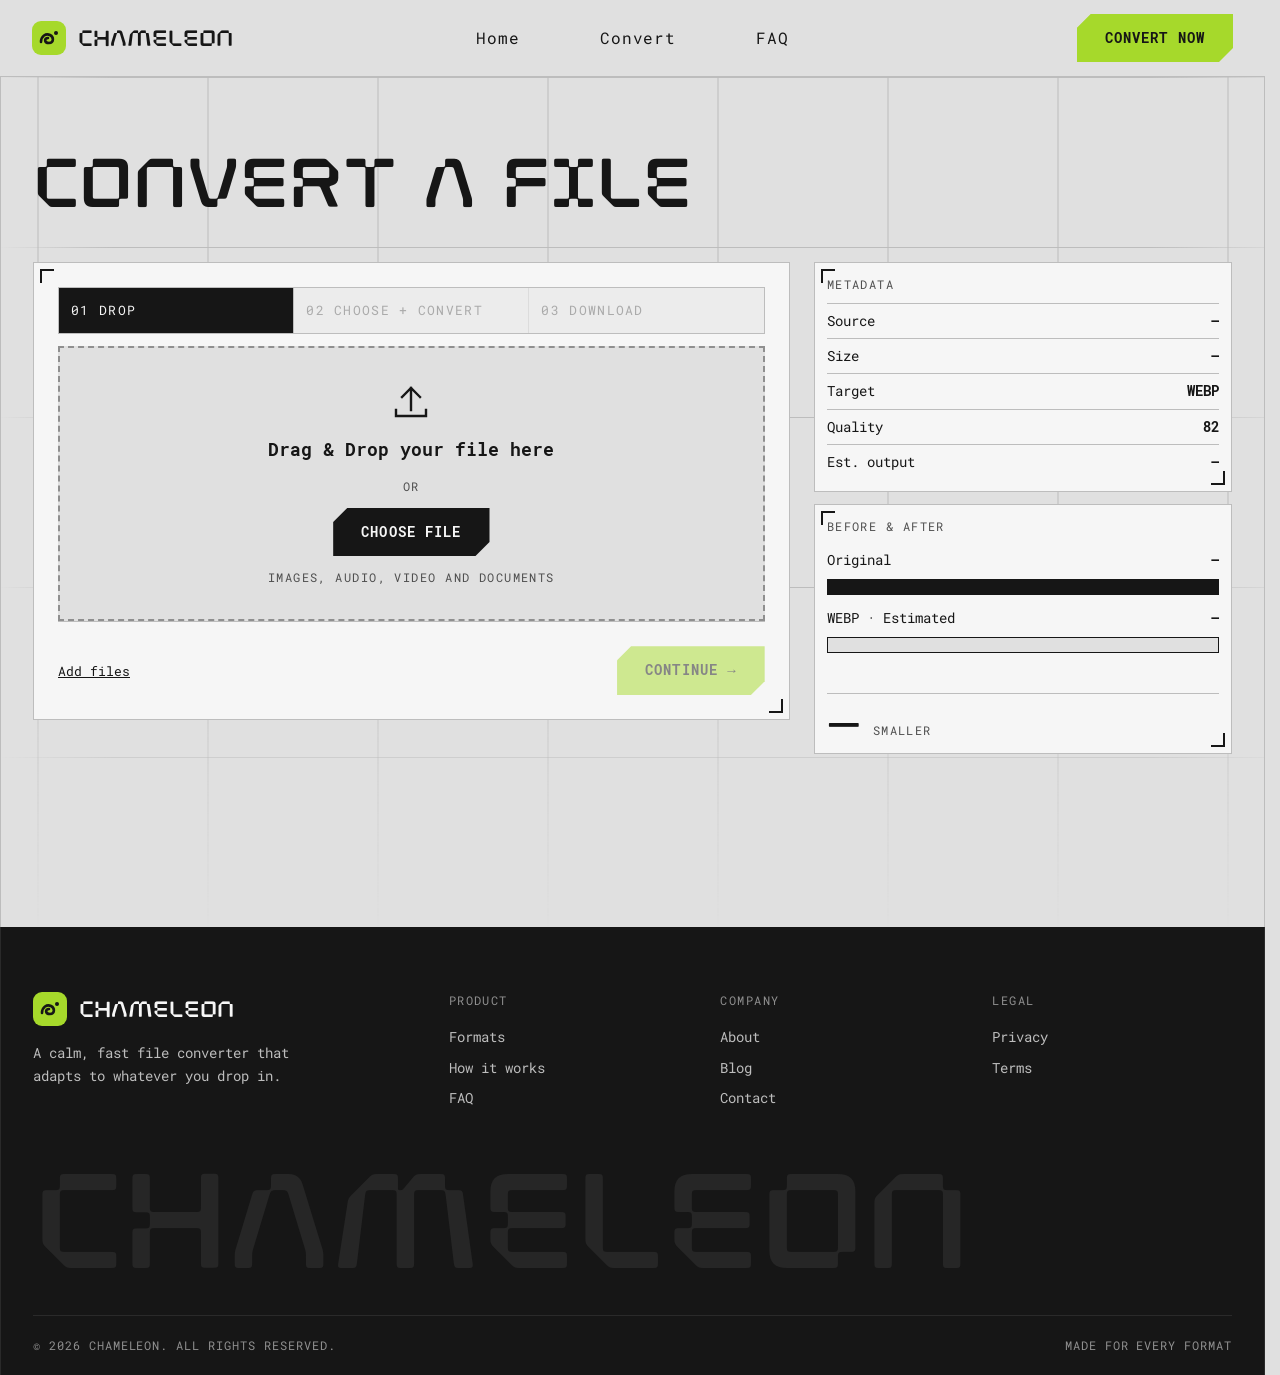
==== commit e7b57d24: "Refine converter flow with client-side encode-audio worker and UI polish" ====
--- a/convert.html
+++ b/convert.html
@@ -4,7 +4,7 @@
   <meta charset="utf-8" />
   <meta name="viewport" content="width=device-width, initial-scale=1.0, viewport-fit=cover" />
   <title>Chameleon — Convert a PNG</title>
-  <link rel="stylesheet" href="css/style.css?v=3" />
+  <link rel="stylesheet" href="css/style.css?v=4" />
 </head>
 <body>
   <div class="pg" data-format="webp">
@@ -44,15 +44,16 @@
               <div class="go">
                 <span>
                   <button class="link" type="button" id="change-btn">Add files</button>
-                  <input class="vh" id="change-input" type="file" accept="image/png,image/jpeg,image/svg+xml,image/webp,image/heic,image/heif,.png,.jpg,.jpeg,.svg,.webp,.heic,.heif,.bmp,.tif,.tiff,.mp3,.wav,.flac,.aac,.ogg,.m4a,.mp4,.mov,.webm,.mkv,.avi,.pdf,.docx,.txt,.rtf,.epub,.md" multiple />
+                  <input class="vh" id="change-input" type="file" accept="image/png,image/jpeg,image/svg+xml,image/webp,image/heic,image/heif,audio/mpeg,audio/wav,audio/flac,audio/aac,audio/ogg,audio/mp4,audio/webm,.png,.jpg,.jpeg,.svg,.webp,.heic,.heif,.bmp,.tif,.tiff,.mp3,.wav,.flac,.aac,.ogg,.oga,.opus,.m4a,.weba,.3gp,.mp4,.mov,.webm,.mkv,.avi,.pdf,.docx,.txt,.rtf,.epub,.md" multiple />
                 </span>
                 <button class="btn" type="button" id="to-choose">Continue →</button>
               </div>
+              <p class="hint" id="convert-status" role="status" aria-live="polite"></p>
             </div>
             <div id="view-choose" role="tabpanel" aria-labelledby="tab2">
               <div class="fcard hero-card" id="single-card" hidden>
                 <div class="hero-thumb"><img id="single-img" alt=""></div>
-                <div class="fcard-body"><div class="nm" id="single-name">—</div><div class="cap" id="single-meta">—</div></div>
+                <div class="fcard-body"><div class="nm" id="single-name">—</div><div class="cap" id="single-meta">—</div><audio id="single-audio" controls preload="metadata" style="width:100%;margin-top:8px"></audio></div>
               </div>
               <div class="blk" id="show-blk" hidden>
                 <div class="seg" role="group" aria-label="File list mode" id="mode-seg">
@@ -64,7 +65,7 @@
               <ul class="frows" id="filerows" hidden></ul>
               <div class="blk" id="tiles-blk">
                 <span class="cap">Convert to</span>
-                <div class="t6" role="group" aria-label="Convert to" id="tiles"><button class="tile" type="button" aria-pressed="false" data-f="PNG">PNG</button><button class="tile" type="button" aria-pressed="false" data-f="JPG">JPG</button><button class="tile" type="button" aria-pressed="false" data-f="SVG">SVG</button><button class="tile on" type="button" aria-pressed="true" data-f="WEBP">WEBP</button><button class="tile has-tag" type="button" aria-pressed="false" data-f="HEIC" title="HEIC is input-only — pick another output format." aria-label="HEIC — input only">HEIC<small class="tile-tag" aria-hidden="true">INPUT ONLY</small></button></div>
+                <div class="t6" role="group" aria-label="Convert to" id="tiles"></div>
               </div>
               <div class="blk" id="q-blk">
                 <span class="cap">Quality <span id="qv">82%</span> &middot; <span id="eg">Estimated output —</span></span>
@@ -125,6 +126,6 @@
     </footer>
   </div>
 
-  <script type="module" src="./js/convert-page.js?v=2"></script>
+  <script type="module" src="./js/convert-page.js?v=3"></script>
 </body>
 </html>
--- a/css/style.css
+++ b/css/style.css
@@ -17,6 +17,12 @@
     .pg[data-format="jpg"]{--o:#19c3b0}
     .pg[data-format="svg"]{--o:#a98bff}
     .pg[data-format="webp"]{--o:#a6d92b}
+    .pg[data-format="mp3"]{--o:#ff6a13}
+    .pg[data-format="wav"]{--o:#19c3b0}
+    .pg[data-format="ogg"]{--o:#a98bff}
+    .pg[data-format="flac"]{--o:#a6d92b}
+    .pg[data-format="aac"]{--o:#ff9ecb}
+    .pg[data-format="m4a"]{--o:#6db4ff}
     .pg *{box-sizing:border-box}
     .disp{font-family:"LABS Amiga","Roboto Mono",monospace;font-weight:400;text-transform:uppercase;line-height:.95;margin:0}
     .cap{font-size:12px;letter-spacing:.12em;text-transform:uppercase;color:var(--mut)}
@@ -202,6 +208,13 @@
     .pg[data-format="jpg"] .tile.on,.pg[data-format="jpg"] .tile.on:hover{background:#19c3b0}
     .pg[data-format="svg"] .tile.on,.pg[data-format="svg"] .tile.on:hover{background:#a98bff}
     .pg[data-format="webp"] .tile.on,.pg[data-format="webp"] .tile.on:hover{background:#a6d92b}
+    .pg[data-format="mp3"] .tile.on,.pg[data-format="mp3"] .tile.on:hover{background:#ff6a13}
+    .pg[data-format="wav"] .tile.on,.pg[data-format="wav"] .tile.on:hover{background:#19c3b0}
+    .pg[data-format="ogg"] .tile.on,.pg[data-format="ogg"] .tile.on:hover{background:#a98bff}
+    .pg[data-format="flac"] .tile.on,.pg[data-format="flac"] .tile.on:hover{background:#a6d92b}
+    .pg[data-format="aac"] .tile.on,.pg[data-format="aac"] .tile.on:hover{background:#ff9ecb}
+    .pg[data-format="m4a"] .tile.on,.pg[data-format="m4a"] .tile.on:hover{background:#6db4ff}
+    #single-audio{width:100%;margin-top:8px;accent-color:var(--o)}
     .tile.has-tag{flex-direction:column;gap:2px;line-height:1.15}
     .tile-tag{font-size:10px;font-weight:700;letter-spacing:.08em;opacity:.8}
     .link{background:none;border:0;padding:4px 0;font:400 13px "Roboto Mono",monospace;text-decoration:underline;color:var(--ink);cursor:pointer}
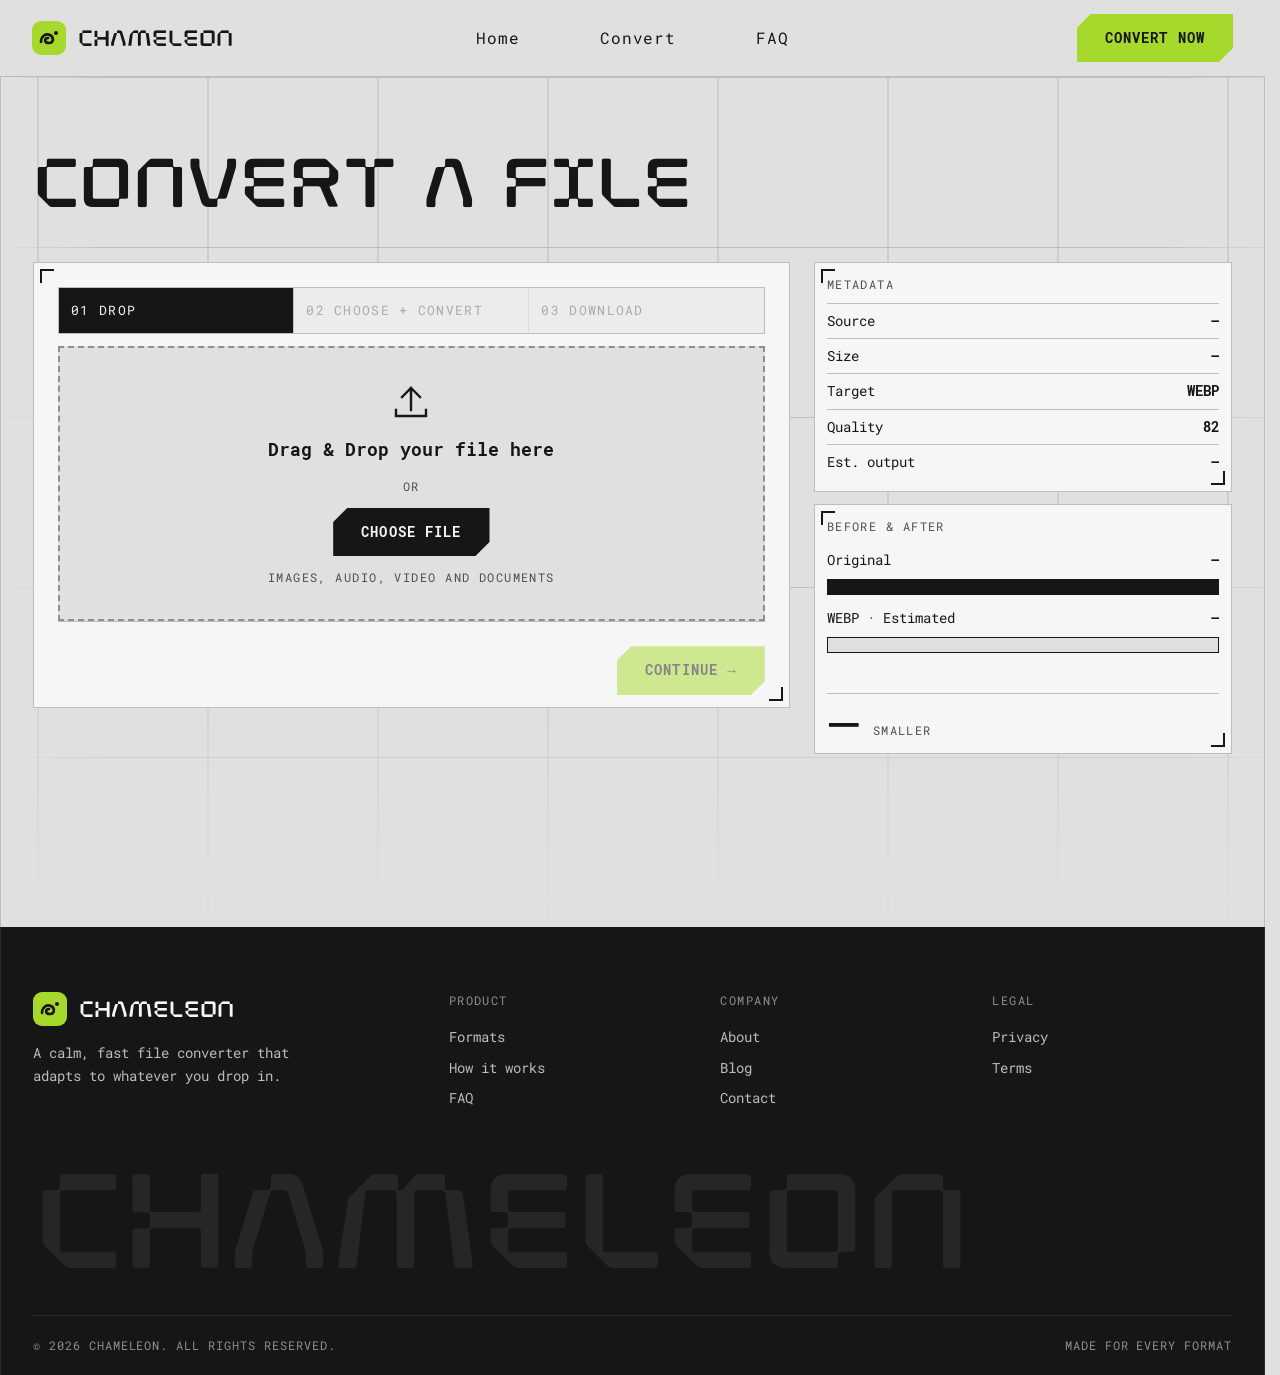
==== commit 3d2717db: "Initial production release" ====
--- a/convert.html
+++ b/convert.html
@@ -4,7 +4,7 @@
   <meta charset="utf-8" />
   <meta name="viewport" content="width=device-width, initial-scale=1.0, viewport-fit=cover" />
   <title>Chameleon — Convert a PNG</title>
-  <link rel="stylesheet" href="css/style.css?v=4" />
+  <link rel="stylesheet" href="css/style.css?v=11" />
 </head>
 <body>
   <div class="pg" data-format="webp">
@@ -43,17 +43,25 @@
               <ul class="flist" id="file-grid" role="listbox" aria-label="Staged files" hidden></ul>
               <div class="go">
                 <span>
-                  <button class="link" type="button" id="change-btn">Add files</button>
-                  <input class="vh" id="change-input" type="file" accept="image/png,image/jpeg,image/svg+xml,image/webp,image/heic,image/heif,audio/mpeg,audio/wav,audio/flac,audio/aac,audio/ogg,audio/mp4,audio/webm,.png,.jpg,.jpeg,.svg,.webp,.heic,.heif,.bmp,.tif,.tiff,.mp3,.wav,.flac,.aac,.ogg,.oga,.opus,.m4a,.weba,.3gp,.mp4,.mov,.webm,.mkv,.avi,.pdf,.docx,.txt,.rtf,.epub,.md" multiple />
+                  <button class="btn dk" type="button" id="change-btn" hidden>Add more</button>
+                  <input class="vh" id="change-input" type="file" accept="image/png,image/jpeg,image/svg+xml,image/webp,image/heic,image/heif,audio/mpeg,audio/wav,audio/aac,audio/ogg,audio/mp4,audio/webm,text/plain,text/markdown,text/x-markdown,application/rtf,text/rtf,application/pdf,application/vnd.openxmlformats-officedocument.wordprocessingml.document,application/epub+zip,.png,.jpg,.jpeg,.svg,.webp,.heic,.heif,.bmp,.tif,.tiff,.mp3,.wav,.aac,.ogg,.oga,.opus,.m4a,.weba,.3gp,.mp4,.mov,.webm,.mkv,.avi,.pdf,.docx,.txt,.md,.markdown,.rtf,.epub" multiple />
                 </span>
                 <button class="btn" type="button" id="to-choose">Continue →</button>
               </div>
-              <p class="hint" id="convert-status" role="status" aria-live="polite"></p>
             </div>
             <div id="view-choose" role="tabpanel" aria-labelledby="tab2">
               <div class="fcard hero-card" id="single-card" hidden>
                 <div class="hero-thumb"><img id="single-img" alt=""></div>
-                <div class="fcard-body"><div class="nm" id="single-name">—</div><div class="cap" id="single-meta">—</div><audio id="single-audio" controls preload="metadata" style="width:100%;margin-top:8px"></audio></div>
+                <div class="fcard-body"><div class="nm" id="single-name">—</div><div class="cap" id="single-meta">—</div>
+                  <audio id="single-audio" preload="metadata"></audio>
+                  <div class="player" id="single-player" hidden>
+                    <button class="pbtn" type="button" id="pp-toggle" aria-label="Play preview">▶</button>
+                    <span class="ptime" id="pp-cur">0:00</span>
+                    <input class="pslider" id="pp-seek" type="range" min="0" max="1000" value="0" step="1" aria-label="Seek preview" />
+                    <span class="ptime" id="pp-dur">0:00</span>
+                    <button class="pbtn sm" type="button" id="pp-mute" aria-label="Mute preview" aria-pressed="false">MUTE</button>
+                  </div>
+                </div>
               </div>
               <div class="blk" id="show-blk" hidden>
                 <div class="seg" role="group" aria-label="File list mode" id="mode-seg">
@@ -85,15 +93,13 @@
                 <div class="fcard-body" style="flex:1;min-width:0"><div class="nm" id="rname">Converted file</div><div class="cap" id="rmeta">—</div></div>
               </div>
               <ul class="frows" id="results" hidden></ul>
-              <div class="go">
-                <span>
-                  <a class="btn" id="dl" href="#" download>Download →</a>
-                  <button class="btn dk" type="button" id="dl-all" hidden>Download all →</button>
-                </span>
-              </div>
-              <div class="go">
-                <button class="link" type="button" id="back-settings">← Back to settings</button>
-                <button class="link" type="button" id="again-btn">Convert another file</button>
+              <div class="go actions">
+                <div class="actions-left">
+                  <button class="btn gh" type="button" id="back-settings">← Back</button>
+                  <button class="btn gh" type="button" id="again-btn">Convert another file</button>
+                </div>
+                <a class="btn" id="dl" href="#" download>Download →</a>
+                <button class="btn dk" type="button" id="dl-all" hidden>Download all →</button>
               </div>
             </div>
           </div></div>
@@ -126,6 +132,6 @@
     </footer>
   </div>
 
-  <script type="module" src="./js/convert-page.js?v=3"></script>
+  <script type="module" src="./js/convert-page.js?v=6"></script>
 </body>
 </html>
--- a/css/style.css
+++ b/css/style.css
@@ -20,9 +20,14 @@
     .pg[data-format="mp3"]{--o:#ff6a13}
     .pg[data-format="wav"]{--o:#19c3b0}
     .pg[data-format="ogg"]{--o:#a98bff}
-    .pg[data-format="flac"]{--o:#a6d92b}
     .pg[data-format="aac"]{--o:#ff9ecb}
     .pg[data-format="m4a"]{--o:#6db4ff}
+    .pg[data-format="txt"]{--o:#19c3b0}
+    .pg[data-format="md"]{--o:#a6d92b}
+    .pg[data-format="rtf"]{--o:#a98bff}
+    .pg[data-format="pdf"]{--o:#ff6a13}
+    .pg[data-format="docx"]{--o:#6db4ff}
+    .pg[data-format="epub"]{--o:#ff9ecb}
     .pg *{box-sizing:border-box}
     .disp{font-family:"LABS Amiga","Roboto Mono",monospace;font-weight:400;text-transform:uppercase;line-height:.95;margin:0}
     .cap{font-size:12px;letter-spacing:.12em;text-transform:uppercase;color:var(--mut)}
@@ -55,6 +60,19 @@
     .btn.dk{background:var(--ink);color:#f6f6f6}
     .btn.dk:hover{background:#3a3a3a}
     .btn.dk:focus-visible{outline-color:#fff}
+    /* Ghost button: quiet outline sibling for secondary actions. Drops the
+       notch (clip-path would slice the border) and inverts on hover. */
+    .btn.gh{background:transparent;color:var(--ink);border:1px solid var(--ink);clip-path:none}
+    .btn.gh:hover{background:var(--ink);color:#f6f6f6}
+    /* Download-view action bar: Back + Convert another grouped left,
+       Download pinned right, all on one baseline at compact height.
+       Flex + center (no stretch/100% height) stops the tall-box bug;
+       margin-left:auto on Download keeps it right-aligned. */
+    .go.actions{display:flex;align-items:center;justify-content:flex-start;gap:12px}
+    .go.actions .actions-left{display:flex;align-items:center;gap:12px;flex:none;min-width:0}
+    .go.actions .btn{height:auto;min-height:0;white-space:nowrap;padding:10px 16px;font-size:14px;line-height:1;overflow:hidden;text-overflow:ellipsis;-webkit-text-size-adjust:100%;text-size-adjust:100%}
+    .go.actions #dl,.go.actions #dl-all{margin-left:auto;flex:none}
+    @media(max-width:560px){.go.actions{flex-direction:column;align-items:stretch}.go.actions .actions-left{flex-direction:column;align-items:stretch;width:100%}.go.actions .btn{justify-content:center}.go.actions #dl,.go.actions #dl-all{margin-left:0;width:100%}}
     .sq{position:absolute;width:20px;height:20px;background:var(--o)}
     .hero{min-height:1190px;display:flex;flex-direction:column;align-items:center;justify-content:center;padding:96px 32px 80px;text-align:center}
     .hero h1{font-size:clamp(48px,9.4vw,128px);margin-top:24px}
@@ -177,6 +195,7 @@
     .frow.dim{opacity:.6}
     .frow.done{cursor:default}
     .badge.sm{width:56px;height:40px;font-size:13px}
+    .badge.lg{width:128px;height:88px;font-size:30px}
     .frow .fn{flex:1;min-width:0;font-weight:700;font-size:14px;white-space:nowrap;overflow:hidden;text-overflow:ellipsis}
     .frow .fs{flex:none;font-size:13px;color:var(--mut);letter-spacing:.04em}
     .frow .ftarget{flex:none;min-width:132px;text-align:right;font-weight:700;font-size:14px;color:var(--ink);background:none}
@@ -211,10 +230,40 @@
     .pg[data-format="mp3"] .tile.on,.pg[data-format="mp3"] .tile.on:hover{background:#ff6a13}
     .pg[data-format="wav"] .tile.on,.pg[data-format="wav"] .tile.on:hover{background:#19c3b0}
     .pg[data-format="ogg"] .tile.on,.pg[data-format="ogg"] .tile.on:hover{background:#a98bff}
-    .pg[data-format="flac"] .tile.on,.pg[data-format="flac"] .tile.on:hover{background:#a6d92b}
     .pg[data-format="aac"] .tile.on,.pg[data-format="aac"] .tile.on:hover{background:#ff9ecb}
     .pg[data-format="m4a"] .tile.on,.pg[data-format="m4a"] .tile.on:hover{background:#6db4ff}
-    #single-audio{width:100%;margin-top:8px;accent-color:var(--o)}
+    .pg[data-format="txt"] .tile.on,.pg[data-format="txt"] .tile.on:hover{background:#19c3b0}
+    .pg[data-format="md"] .tile.on,.pg[data-format="md"] .tile.on:hover{background:#a6d92b}
+    .pg[data-format="rtf"] .tile.on,.pg[data-format="rtf"] .tile.on:hover{background:#a98bff}
+    .pg[data-format="pdf"] .tile.on,.pg[data-format="pdf"] .tile.on:hover{background:#ff6a13}
+    .pg[data-format="docx"] .tile.on,.pg[data-format="docx"] .tile.on:hover{background:#6db4ff}
+    .pg[data-format="epub"] .tile.on,.pg[data-format="epub"] .tile.on:hover{background:#ff9ecb}
+    #single-audio{display:none}
+    /* Custom audio preview: engine is hidden, these controls drive it. */
+    .player{display:flex;align-items:center;gap:10px;margin-top:10px}
+    .pbtn{flex:none;min-width:44px;height:34px;padding:0 10px;font:700 13px "Roboto Mono",monospace;background:var(--o);color:var(--ink);border:1px solid var(--ink);cursor:pointer;transition:background-color .35s ease,transform .15s}
+    .pbtn:hover{transform:translateY(-1px)}
+    .pbtn.sm{min-width:0;height:30px;font-size:11px;letter-spacing:.08em;background:transparent}
+    .pbtn.sm[aria-pressed="true"]{background:var(--ink);color:#f6f6f6}
+    .ptime{flex:none;min-width:40px;text-align:center;font-size:12px;color:var(--mut)}
+    .pslider{flex:1;min-width:0;-webkit-appearance:none;appearance:none;height:22px;background:transparent;cursor:pointer;--fill:0%}
+    .pslider::-webkit-slider-runnable-track{height:10px;background:linear-gradient(to right,var(--o) var(--fill),var(--ln) var(--fill));border:1px solid var(--ink)}
+    .pslider::-webkit-slider-thumb{-webkit-appearance:none;appearance:none;width:14px;height:20px;margin-top:-6px;background:var(--ink);border:0;border-radius:0;cursor:pointer}
+    .pslider::-moz-range-track{height:10px;background:var(--ln);border:1px solid var(--ink)}
+    .pslider::-moz-range-progress{height:10px;background:var(--o)}
+    .pslider::-moz-range-thumb{width:14px;height:20px;background:var(--ink);border:0;border-radius:0;cursor:pointer}
+    /* Custom target dropdown (Custom mode rows): button + listbox popover. */
+    .pick{position:relative;flex:none;width:150px}
+    .pick-btn{width:100%;display:flex;align-items:center;justify-content:space-between;gap:8px;font:700 13px "Roboto Mono",monospace;letter-spacing:.04em;padding:8px 10px;color:var(--ink);background:var(--pn);border:1px solid var(--ink);cursor:pointer}
+    .pick-btn:disabled{opacity:.45;cursor:not-allowed}
+    .pick-btn .pick-caret{font-size:11px}
+    .pick.open .pick-btn{outline:2px solid var(--o);outline-offset:-2px}
+    .pick-list{position:absolute;right:0;top:calc(100% + 4px);z-index:20;min-width:100%;margin:0;padding:4px;list-style:none;background:var(--pn);border:1px solid var(--ink);max-height:230px;overflow:auto}
+    .pick-opt{display:flex;align-items:center;justify-content:space-between;gap:8px;padding:8px 10px;font:700 13px "Roboto Mono",monospace;letter-spacing:.04em;cursor:pointer}
+    .pick-opt:hover{background:var(--ink);color:#f6f6f6}
+    .pick-opt.sel{background:var(--o);color:var(--ink)}
+    .pick-opt.dis{opacity:.55;cursor:not-allowed}
+    .pick-opt.dis:hover{background:transparent;color:var(--ink)}
     .tile.has-tag{flex-direction:column;gap:2px;line-height:1.15}
     .tile-tag{font-size:10px;font-weight:700;letter-spacing:.08em;opacity:.8}
     .link{background:none;border:0;padding:4px 0;font:400 13px "Roboto Mono",monospace;text-decoration:underline;color:var(--ink);cursor:pointer}
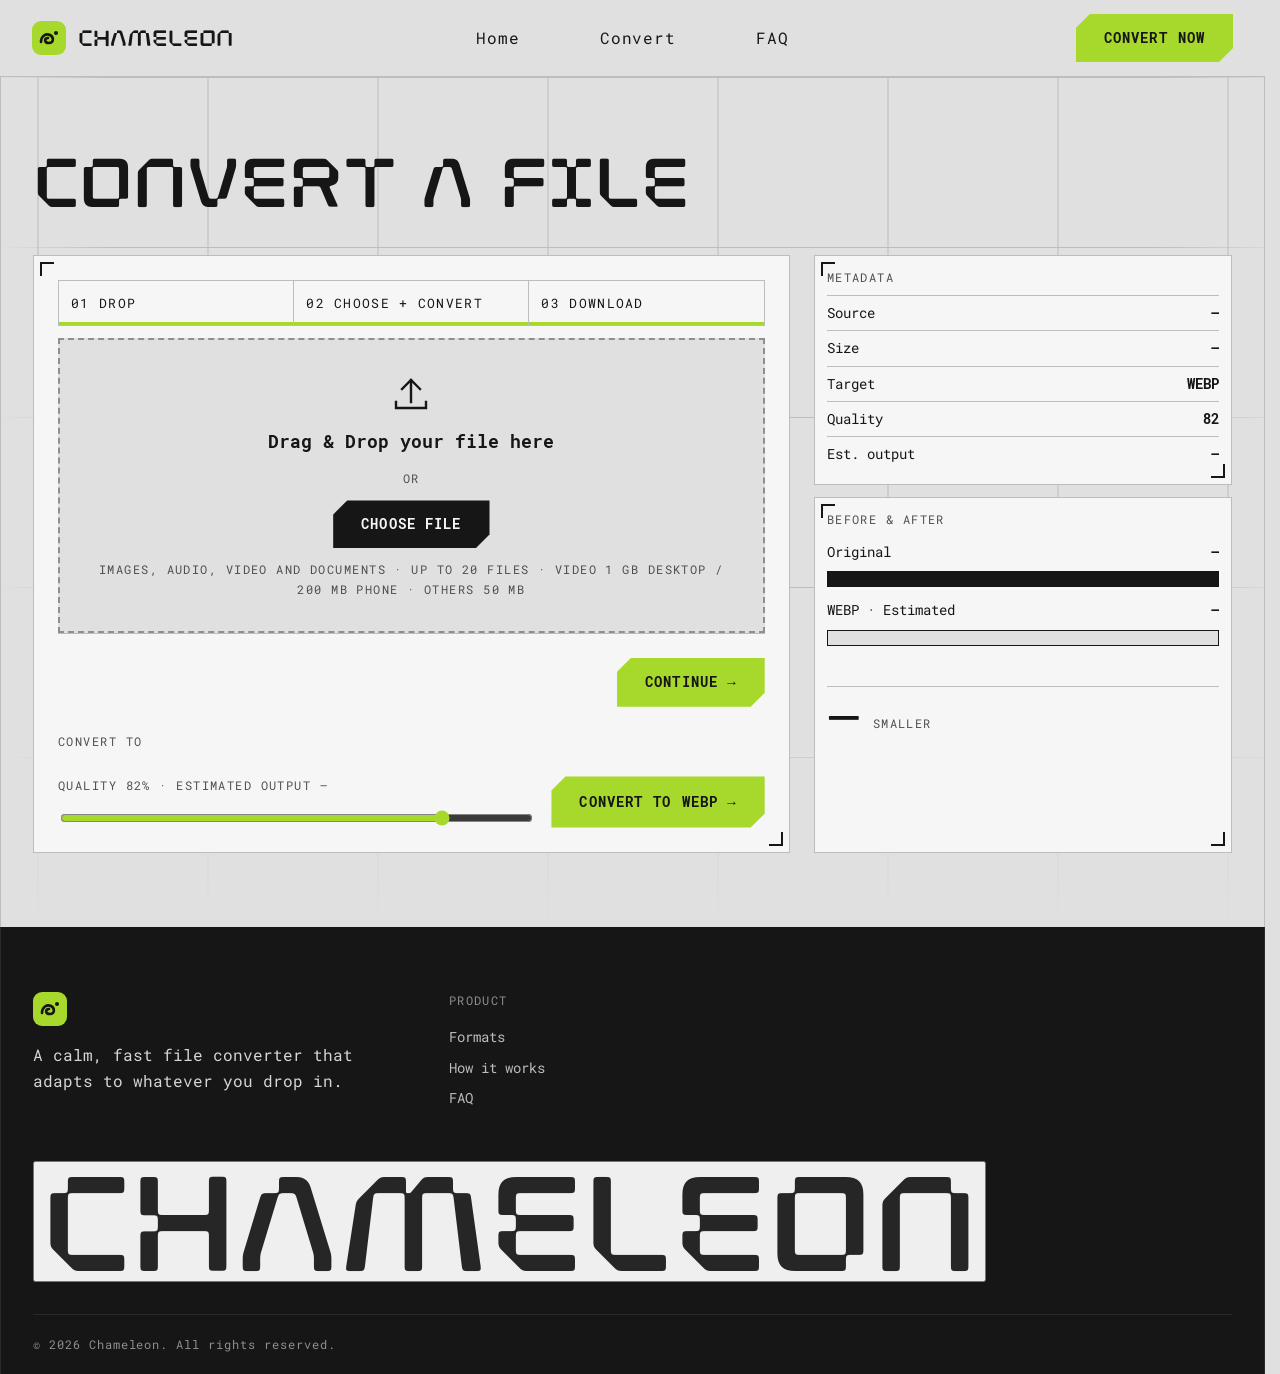
==== commit de407164: "MP4 + WEBM video file support + media encoding" ====
--- a/convert.html
+++ b/convert.html
@@ -4,7 +4,7 @@
   <meta charset="utf-8" />
   <meta name="viewport" content="width=device-width, initial-scale=1.0, viewport-fit=cover" />
   <title>Chameleon — Convert a PNG</title>
-  <link rel="stylesheet" href="css/style.css?v=11" />
+   <link rel="stylesheet" href="css/style.css?v=12" />
 </head>
 <body>
   <div class="pg" data-format="webp">
@@ -19,7 +19,7 @@
           <a class="nl" href="convert.html" scramble-link><span class="dekor dekor-tr" aria-hidden="true"></span><span class="dekor dekor-bl" aria-hidden="true"></span><span scramble-text data-text="Convert">Convert</span></a>
           <a class="nl" href="faq.html" scramble-link><span class="dekor dekor-tr" aria-hidden="true"></span><span class="dekor dekor-bl" aria-hidden="true"></span><span scramble-text data-text="FAQ">FAQ</span></a>
         </nav>
-        <a class="btn" href="#convert">Convert now</a>
+        <a class="btn" href="#convert">Convert<span class="btn-now"> now</span></a>
       </div>
     </header>
     <main>
@@ -28,7 +28,7 @@
         <div class="cols2">
           <div class="main"><div class="panel c">
             <div class="steps" role="tablist" aria-label="Progress" id="steps">
-              <button class="st" role="tab" type="button" id="tab1" aria-selected="false" aria-controls="view-drop">01 Drop</button><button class="st" role="tab" type="button" id="tab2" aria-selected="true" aria-controls="view-choose">02 Choose + Convert</button><button class="st" role="tab" type="button" id="tab3" aria-selected="false" aria-controls="view-dl">03 Download</button>
+              <button class="st" role="tab" type="button" id="tab1" aria-selected="false" aria-controls="view-drop">01 Drop</button><button class="st" role="tab" type="button" id="tab2" aria-selected="true" aria-controls="view-choose" title="02 Choose + Convert">02 <span class="st-extra">Choose + </span>Convert</button><button class="st" role="tab" type="button" id="tab3" aria-selected="false" aria-controls="view-dl">03 Download</button>
             </div>
             <div id="view-drop" role="tabpanel" aria-labelledby="tab1">
               <div id="drop-empty">
@@ -37,7 +37,7 @@
                   <strong>Drag &amp; Drop your file here</strong>
                   <span class="cap">or</span>
                   <button class="btn dk" type="button" id="empty-browse-btn">Choose file</button>
-                  <span class="cap">Images, audio, video and documents</span>
+                  <span class="cap">Images, audio, video and documents · Up to 20 files · Video 1 GB desktop / 200 MB phone · Others 50 MB</span>
                 </div>
               </div>
               <ul class="flist" id="file-grid" role="listbox" aria-label="Staged files" hidden></ul>
@@ -51,7 +51,7 @@
             </div>
             <div id="view-choose" role="tabpanel" aria-labelledby="tab2">
               <div class="fcard hero-card" id="single-card" hidden>
-                <div class="hero-thumb"><img id="single-img" alt=""></div>
+                <div class="hero-thumb"><img id="single-img" alt=""><video id="single-video" muted playsinline preload="metadata" hidden></video></div>
                 <div class="fcard-body"><div class="nm" id="single-name">—</div><div class="cap" id="single-meta">—</div>
                   <audio id="single-audio" preload="metadata"></audio>
                   <div class="player" id="single-player" hidden>
@@ -65,7 +65,7 @@
               </div>
               <div class="blk" id="show-blk" hidden>
                 <div class="seg" role="group" aria-label="File list mode" id="mode-seg">
-                  <button class="segbtn on" type="button" id="mode-all" aria-pressed="true">All files · 0</button>
+                  <button class="segbtn on" type="button" id="mode-all" aria-pressed="true" title="All files">All<span class="seg-extra"> files</span> · 0</button>
                   <button class="segbtn" type="button" id="mode-manual" aria-pressed="false">Custom</button>
                 </div>
                 <p class="hint" id="mode-note" hidden></p>
@@ -80,12 +80,13 @@
                 <div class="qline">
                   <input id="q" type="range" min="1" max="100" value="82" aria-label="Quality">
                 </div>
-                <button class="btn" type="button" id="btn">Convert to WEBP &rarr;</button>
+                <button class="btn" type="button" id="btn" title="Convert to WEBP">Convert<span class="btn-extra"> to</span> WEBP &rarr;</button>
               </div>
               <div class="prog" id="prog" hidden>
                 <div class="bar" role="progressbar" aria-label="Conversion progress" aria-valuemin="0" aria-valuemax="100" aria-valuenow="0" id="pbarwrap"><i id="pbar" style="width:0%"></i></div>
                 <span class="cap" id="plabel">Converting…</span>
               </div>
+              <div class="cap" id="convert-status" role="status" aria-live="polite" style="margin-top:12px"></div>
             </div>
             <div id="view-dl" role="tabpanel" aria-labelledby="tab3" hidden>
               <div class="fcard">
@@ -116,22 +117,20 @@
       <div class="wrap">
         <div class="fgrid">
           <div>
-            <a class="brand" href="index.html" style="color:#f6f6f6">
+            <a class="brand" href="index.html">
               <svg width="34" height="34" viewBox="0 0 34 34" aria-hidden="true"><rect width="34" height="34" rx="9" style="fill:var(--o)"></rect><path d="M9 21c0-6 5-9 9-7s4 8-1 8-5-5-1-5" fill="none" stroke="#161616" stroke-width="2.6" stroke-linecap="round"></path><circle cx="24" cy="12" r="2" fill="#161616"></circle></svg>
               Chameleon
             </a>
-            <p style="max-width:300px;margin:16px 0 0;font-size:14px;color:#bdbdbd">A calm, fast file converter that adapts to whatever you drop in.</p>
+            <p class="ftag">A calm, fast file converter that adapts to whatever you drop in.</p>
           </div>
           <div><div class="fh">Product</div><a class="fl" href="index.html#formats">Formats</a><a class="fl" href="index.html#how">How it works</a><a class="fl" href="faq.html">FAQ</a></div>
-          <div><div class="fh">Company</div><a class="fl" href="#">About</a><a class="fl" href="#">Blog</a><a class="fl" href="#">Contact</a></div>
-          <div><div class="fh">Legal</div><a class="fl" href="#">Privacy</a><a class="fl" href="#">Terms</a></div>
         </div>
-        <div class="mark disp" scramble-link scramble-text data-text="Chameleon" data-glyphs="upper" title="Hover to scramble">Chameleon</div>
-        <div class="copy"><span>© 2026 CHAMELEON. ALL RIGHTS RESERVED.</span><span>MADE FOR EVERY FORMAT</span></div>
+        <button class="mark disp" type="button" scramble-link scramble-text data-text="Chameleon" data-glyphs="upper" title="Tap to scramble" aria-label="Chameleon — activate to scramble">Chameleon</button>
+        <div class="copy"><span>© 2026 Chameleon. All rights reserved.</span></div>
       </div>
     </footer>
   </div>
 
-  <script type="module" src="./js/convert-page.js?v=6"></script>
+  <script type="module" src="./js/convert-page.js?v=7"></script>
 </body>
 </html>
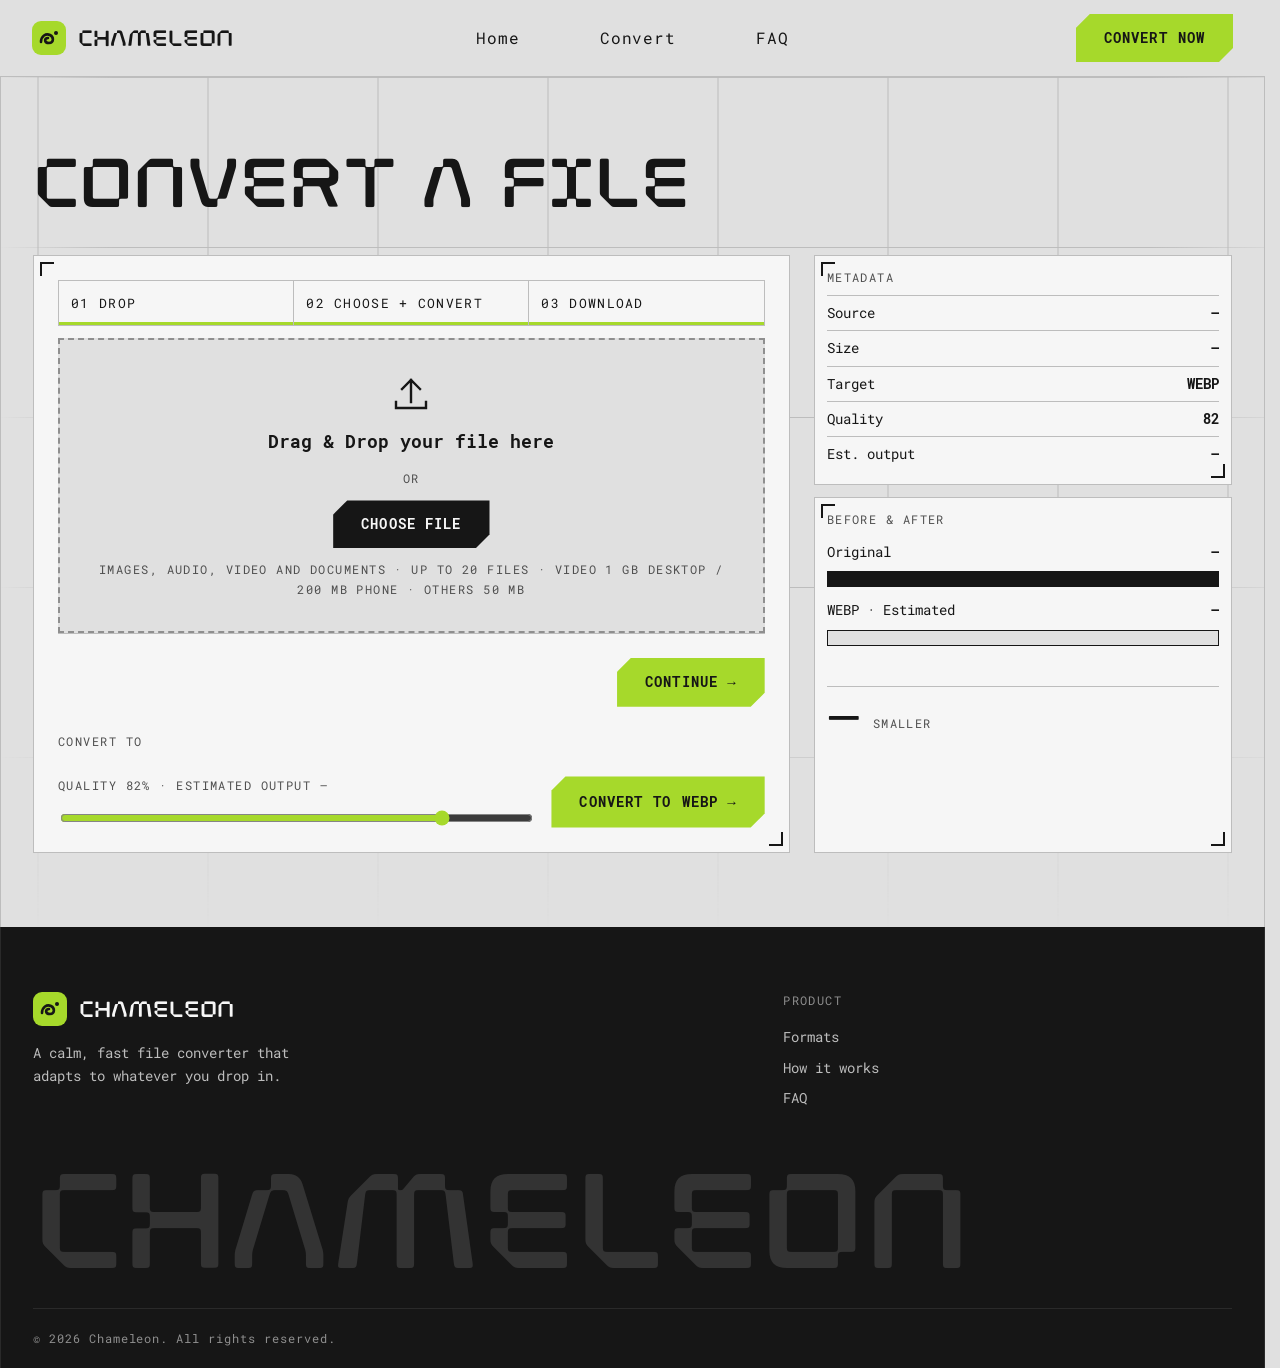
==== commit 031d11f4: "MOV + MKV + AVI as Input Only Files" ====
--- a/convert.html
+++ b/convert.html
@@ -4,7 +4,7 @@
   <meta charset="utf-8" />
   <meta name="viewport" content="width=device-width, initial-scale=1.0, viewport-fit=cover" />
   <title>Chameleon — Convert a PNG</title>
-   <link rel="stylesheet" href="css/style.css?v=12" />
+   <link rel="stylesheet" href="css/style.css?v=13" />
 </head>
 <body>
   <div class="pg" data-format="webp">
@@ -131,6 +131,6 @@
     </footer>
   </div>
 
-  <script type="module" src="./js/convert-page.js?v=7"></script>
+  <script type="module" src="./js/convert-page.js?v=11"></script>
 </body>
 </html>
--- a/css/style.css
+++ b/css/style.css
@@ -28,6 +28,11 @@
     .pg[data-format="pdf"]{--o:#ff6a13}
     .pg[data-format="docx"]{--o:#6db4ff}
     .pg[data-format="epub"]{--o:#ff9ecb}
+    .pg[data-format="mp4"]{--o:#ff6a13}
+    .pg[data-format="webm"]{--o:#a6d92b}
+    .pg[data-format="mov"]{--o:#6db4ff}
+    .pg[data-format="mkv"]{--o:#a98bff}
+    .pg[data-format="avi"]{--o:#ff9ecb}
     .pg *{box-sizing:border-box}
     .disp{font-family:"LABS Amiga","Roboto Mono",monospace;font-weight:400;text-transform:uppercase;line-height:.95;margin:0}
     .cap{font-size:12px;letter-spacing:.12em;text-transform:uppercase;color:var(--mut)}
@@ -123,15 +128,19 @@
     @keyframes rainbow-pan{0%,100%{background-position:0% 50%}50%{background-position:100% 50%}}
     .ft{background:#161616;color:#d6d6d6;padding-bottom:env(safe-area-inset-bottom, 0px)}
     .ft .wrap{border-color:#2a2a2a;padding:64px 32px 0}
-    .fgrid{display:grid;grid-template-columns:1.6fr repeat(3,1fr);gap:32px}
+    .ft .brand{color:#f6f6f6}
+    .fgrid{display:grid;grid-template-columns:1.6fr 1fr;gap:32px;align-items:start}
+    .ftag{max-width:300px;margin:16px 0 0;font-size:14px;color:#bdbdbd}
     .fh{font-size:12px;letter-spacing:.12em;text-transform:uppercase;color:#8f8f8f;margin-bottom:12px}
     .fl{display:block;padding:4px 0;font-size:14px;color:#bdbdbd;text-decoration:none;transition:color .35s ease,transform .2s}
     .fl:hover{color:var(--o);transform:translateX(4px)}
-    .mark{margin-top:48px;font-size:clamp(40px,10.5vw,152px);color:#262626;white-space:nowrap;overflow:hidden;line-height:.85;cursor:pointer}
-    .copy{display:flex;flex-wrap:wrap;gap:12px;justify-content:space-between;margin-top:32px;padding:20px 0;border-top:1px solid #2a2a2a;font-size:12px;letter-spacing:.08em;color:#8f8f8f}
+    .mark{margin:48px 0 0;padding:0;width:100%;background:none;border:0;text-align:left;font-size:clamp(40px,10.5vw,152px);color:#333;white-space:nowrap;overflow:hidden;line-height:.85;cursor:pointer;transition:color .35s ease}
+    .mark:hover{color:#555}
+    .ft .mark:focus-visible{outline:2px solid var(--o);outline-offset:6px}
+    .copy{display:flex;flex-wrap:wrap;gap:12px;margin-top:32px;padding:20px 0;border-top:1px solid #2a2a2a;font-size:12px;letter-spacing:.08em;color:#8f8f8f}
     @media(max-width:1100px){.links{gap:28px}.nl{padding:8px 12px}}
     @media(max-width:820px){.links{display:none}.fgrid{grid-template-columns:1fr 1fr}}
-    @media(max-width:700px){.hero{min-height:0;padding:72px 20px 56px}.sec{padding:64px 20px}.nav .in{padding:0 20px}.ft .wrap{padding:48px 20px 0}}
+    @media(max-width:700px){.hero{min-height:0;padding:72px 20px 56px}.sec{padding:64px 20px}.nav .in{padding:0 20px}.ft .wrap{padding:48px 20px 0}.btn .btn-now{display:none}}
     /* Theme-swap smoothness for non-@property browsers: accent surfaces fade too. */
     .hl,.sq,.cell:after,.badge,.tile.on,.bar.a i,.chip,.tag,.cta{transition:background-color .35s ease,border-color .35s ease,background .35s ease}
     .nl .dekor{transition:opacity .3s ease,transform .3s cubic-bezier(.455,.03,.515,.955),border-color .35s ease}
@@ -169,6 +178,7 @@
     .hero-card{gap:20px;padding:20px}
     .hero-thumb{width:192px;height:144px;flex:none;display:flex;align-items:center;justify-content:center;background:var(--pn);border:1px solid var(--ink);overflow:hidden;font-weight:700;font-size:20px}
     .hero-thumb img{width:100%;height:100%;object-fit:contain;display:block}
+    .hero-thumb video{width:100%;height:100%;object-fit:contain;display:block;background:#101010}
     .hero-card .nm{font-size:16px;margin-bottom:6px}
     @media(max-width:560px){.hero-card{flex-direction:column;align-items:stretch}.hero-thumb{width:100%;height:180px}}
     /* Drop tab file grid: 1-2 files stack as long banners, 3+ use 3-col grid */
@@ -205,7 +215,6 @@
     .mini:disabled{opacity:.45;cursor:not-allowed}
     .soon{flex:none;font-size:11px;font-weight:700;letter-spacing:.1em;padding:3px 8px;background:var(--o);color:var(--ink);border:1px solid var(--ink);transition:background-color .35s ease,background .35s ease}
     #results{margin-top:20px}
-    #dl-all{margin-left:8px}
     @media(max-width:700px){.flist.grid{grid-template-columns:repeat(2,minmax(0,1fr))}}
     @media(max-width:460px){.flist.grid{grid-template-columns:1fr}}
     @media (prefers-reduced-motion: reduce){
@@ -213,7 +222,7 @@
     }
     .tile:disabled{opacity:.45;cursor:not-allowed}
     .tile:disabled:hover{background:transparent;color:var(--ink);transform:none}
-    .q input:disabled{opacity:.45;cursor:not-allowed}
+    #q:disabled,.qline input:disabled{opacity:.45;cursor:not-allowed}
     .link:disabled{opacity:.45;cursor:not-allowed}
     .badge{width:72px;height:72px;flex:none;display:flex;align-items:center;justify-content:center;background:var(--o);border:1px solid var(--ink);font-family:"LABS Amiga",monospace;font-size:20px;transition:background-color .35s ease,background .35s ease}
     .fcard .nm{font-weight:700;word-break:break-all;line-height:1.3}
@@ -238,7 +247,14 @@
     .pg[data-format="pdf"] .tile.on,.pg[data-format="pdf"] .tile.on:hover{background:#ff6a13}
     .pg[data-format="docx"] .tile.on,.pg[data-format="docx"] .tile.on:hover{background:#6db4ff}
     .pg[data-format="epub"] .tile.on,.pg[data-format="epub"] .tile.on:hover{background:#ff9ecb}
+    .pg[data-format="mp4"] .tile.on,.pg[data-format="mp4"] .tile.on:hover{background:#ff6a13}
+    .pg[data-format="webm"] .tile.on,.pg[data-format="webm"] .tile.on:hover{background:#a6d92b}
+    .pg[data-format="mov"] .tile.on,.pg[data-format="mov"] .tile.on:hover{background:#6db4ff}
+    .pg[data-format="mkv"] .tile.on,.pg[data-format="mkv"] .tile.on:hover{background:#a98bff}
+    .pg[data-format="avi"] .tile.on,.pg[data-format="avi"] .tile.on:hover{background:#ff9ecb}
     #single-audio{display:none}
+    #single-video{width:100%;max-height:220px;background:#101010}
+    #single-video[hidden]{display:none}
     /* Custom audio preview: engine is hidden, these controls drive it. */
     .player{display:flex;align-items:center;gap:10px;margin-top:10px}
     .pbtn{flex:none;min-width:44px;height:34px;padding:0 10px;font:700 13px "Roboto Mono",monospace;background:var(--o);color:var(--ink);border:1px solid var(--ink);cursor:pointer;transition:background-color .35s ease,transform .15s}
@@ -292,7 +308,7 @@
     #q-blk > .cap{white-space:nowrap;overflow:hidden;text-overflow:ellipsis}
     #q-blk .qline{margin-top:0;grid-column:1;grid-row:2}
     #q-blk #btn{grid-column:2;grid-row:1 / span 2;align-self:stretch}
-    @media(max-width:700px){.qline{flex-wrap:wrap}.qline input{flex:1 1 100%}#q-blk{grid-template-columns:1fr}#q-blk .qline{grid-column:1;grid-row:auto}#q-blk #btn{grid-column:1;grid-row:auto;width:100%;justify-content:center}}
+    @media(max-width:700px){.qline{flex-wrap:wrap}.qline input{flex:1 1 100%}#q-blk{grid-template-columns:1fr}#q-blk .qline{grid-column:1;grid-row:auto}#q-blk #btn{grid-column:1;grid-row:auto;width:100%;justify-content:center}#q-blk>.cap{white-space:normal;overflow:visible;text-overflow:clip}.frow .fn{flex:1 1 140px;min-width:0}.segbtn{min-height:44px}}
     .ba{margin-top:16px}
     .bh{display:flex;justify-content:space-between;gap:12px;font-size:14px;margin-bottom:8px}
     .bh span:last-child{font-weight:700}
@@ -311,7 +327,7 @@
     .t6 .tile{aspect-ratio:auto;height:48px}
     .hint{margin:12px 0 0;font-size:13px;color:#444}
     .go{display:flex;flex-wrap:wrap;gap:16px;align-items:center;justify-content:space-between;margin-top:24px;padding-top:24px;border-top:1px solid var(--ln)}
-    @media(max-width:560px){.t6{grid-template-columns:repeat(3,minmax(0,1fr))}.hero2{padding:56px 20px}}
+    @media(max-width:560px){.t6{grid-template-columns:repeat(3,minmax(0,1fr))}.hero2{padding:56px 20px}.steps .st{padding:10px 6px;font-size:11px;letter-spacing:.04em;text-align:center;white-space:nowrap}.steps .st-extra{display:none}.seg-extra{display:none}.ph{flex-direction:column;gap:4px}.drop{min-height:160px;padding:20px;gap:8px}.hero{padding:56px 16px 40px}.hero3{padding:56px 20px 40px}.hero3 [scramble-text],.hero2 h1 [scramble-text]{white-space:normal}.hero3 .sc-char,.hero2 .sc-char{display:inline;width:auto!important;white-space:normal}.hero2 h1{font-size:24px}.faq{padding:32px 20px 64px}.bar2>div:last-child{flex:1 1 100%}.srch{max-width:none;width:100%}.frow{flex-wrap:wrap;position:relative}.pick{position:static;width:118px;flex:none}.pick-btn{min-height:44px;padding:12px 10px}.pick-list{left:12px;right:12px;max-width:none}.pick-opt{padding:12px 10px}.ptime{min-width:0}.player{flex-wrap:wrap}.player .pslider{flex:1 1 100%;order:5}.chip{min-height:44px}.pbtn{height:44px}.segbtn{padding-top:14px;padding-bottom:14px}.tile-tag{white-space:normal}}
     @media(max-width:700px){.hero2{padding:72px 20px 56px}.nav .in{padding:0 20px}.ft .wrap{padding:48px 20px 0}}
     /* Scramble cells — same contract as the landing shell (js/scramble.js) */
     .fside.panel.c{margin:0;max-width:none}
@@ -328,6 +344,8 @@
 .srch:focus-visible{outline:2px solid var(--ink);outline-offset:2px}
 .fcols{display:flex;flex-wrap:wrap;gap:40px;align-items:flex-start;margin-top:40px}
 .flist{flex:2 1 560px;min-width:0}
+.faq .flist{display:block;margin:0;padding:0;list-style:none}
+.faq .flist.grid{display:block}
 .fside{flex:1 1 280px;max-width:380px;min-width:0;position:sticky;top:100px}
 .gh{font-size:clamp(22px,2.4vw,30px);margin:48px 0 16px}
 .grp:first-child .gh{margin-top:0}
@@ -367,7 +385,7 @@
     .queue{list-style:none;margin:16px 0 0;padding:0;display:flex;flex-direction:column;gap:8px}
     .file-card{display:flex;align-items:center;gap:12px;padding:10px 12px;border:1px solid var(--ln);background:var(--bg);transition:outline-color .35s ease}
     .file-card .thumb{width:48px;height:48px;flex:none;display:flex;align-items:center;justify-content:center;background:var(--pn);border:1px solid var(--ln);font-size:11px;font-weight:700;overflow:hidden}
-    .file-card .thumb img{width:100%;height:100%;object-fit:cover;display:block}
+    .file-card .thumb img,.file-card .thumb video{width:100%;height:100%;object-fit:cover;display:block}
     .file-card .meta{flex:1;min-width:0;display:flex;flex-direction:column;gap:2px}
     .file-card .meta b{font-size:14px;white-space:nowrap;overflow:hidden;text-overflow:ellipsis}
     .file-card .meta span{font-size:12px;color:var(--mut);letter-spacing:.06em;text-transform:uppercase}
@@ -379,7 +397,7 @@
     .home-row{flex-wrap:nowrap}
     .home-row .chips{flex:1 1 auto;min-width:0}
     .home-row .btn{flex:none;white-space:nowrap}
-    @media(max-width:700px){.home-row{flex-wrap:wrap}.home-row .btn{width:100%;justify-content:center}}
+    @media(max-width:700px){.home-row{flex-wrap:wrap}.home-row .btn{width:100%;justify-content:center}.hero3 h1{font-size:28px}.steps button.st{text-align:center}.ans{padding:0 20px 20px}.frow .ftarget{min-width:0}.pbtn.sm{height:44px}.remove-btn{width:44px;height:44px}.flist.grid .remove-btn{width:40px;height:40px}.flist.grid{gap:6px}}
     @media (prefers-reduced-motion: reduce){
       .btn,.chip,.tile,.cell,.fl,.drop,.drop svg,.nl,.nl .dekor,.brand svg rect,.st,.file-card,.soon{transition:none}
       .btn:hover,.chip:hover,.tile:hover{transform:none}
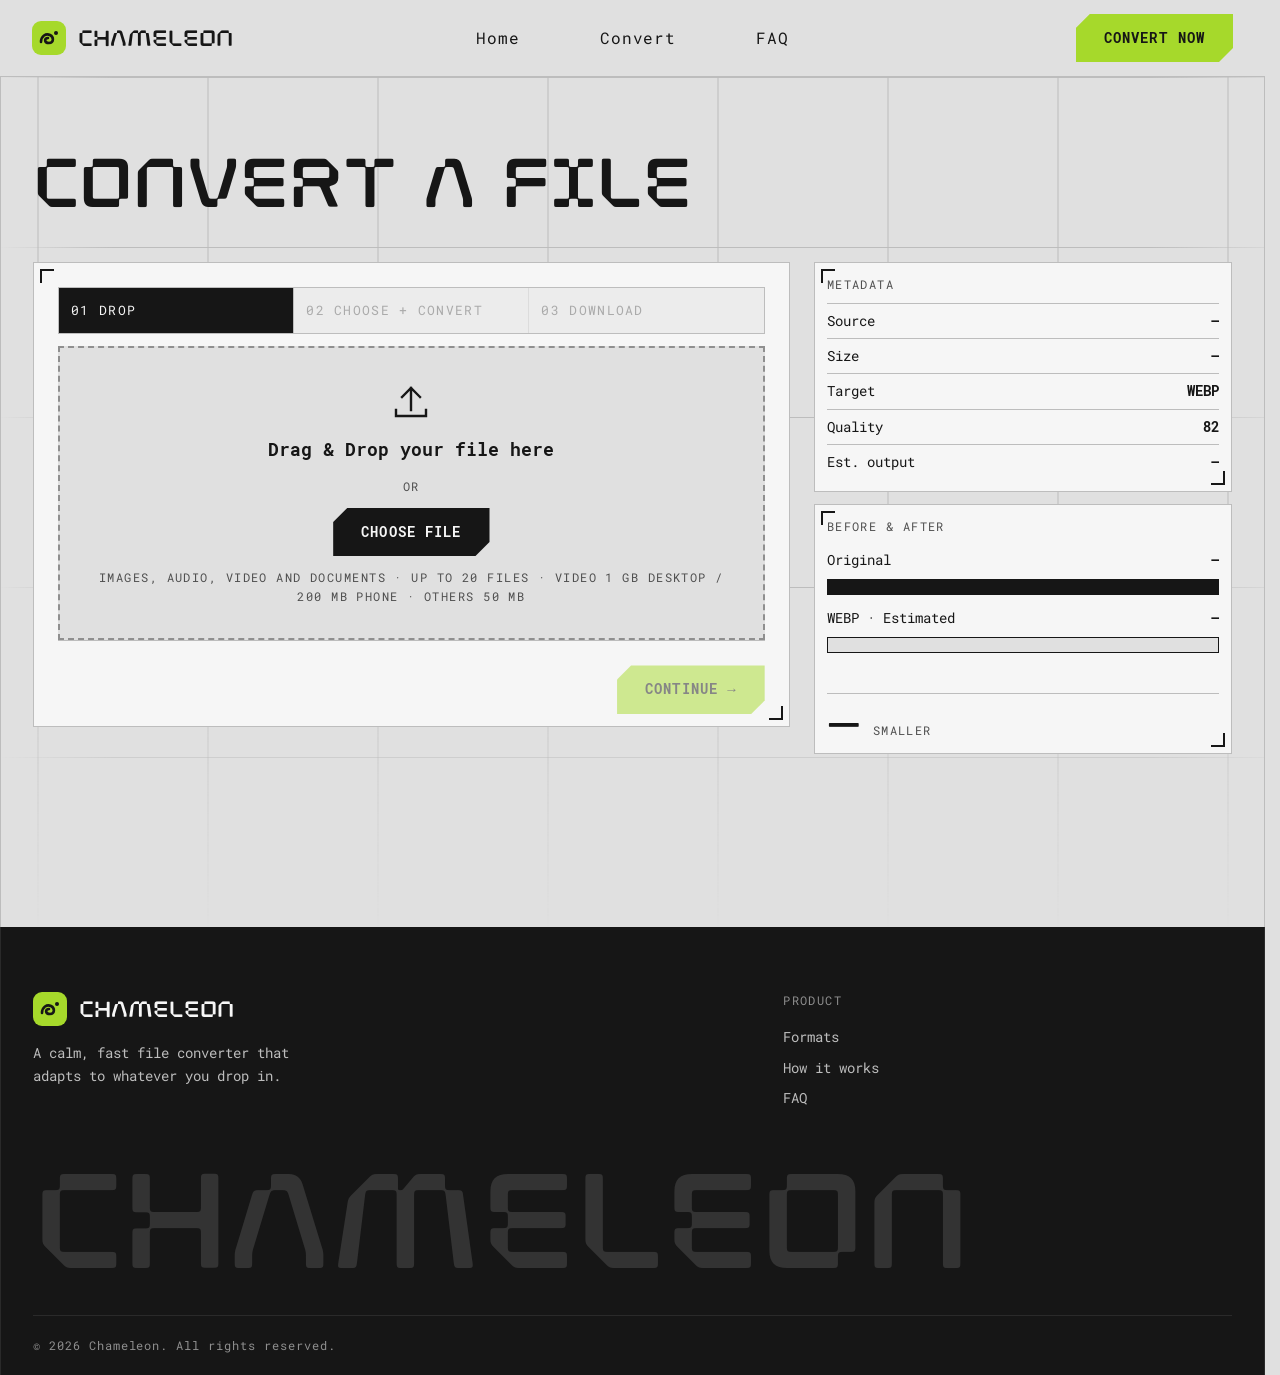
==== commit 25779804: "Mobile Support + Bug Fixes" ====
--- a/convert.html
+++ b/convert.html
@@ -4,7 +4,7 @@
   <meta charset="utf-8" />
   <meta name="viewport" content="width=device-width, initial-scale=1.0, viewport-fit=cover" />
   <title>Chameleon — Convert a PNG</title>
-   <link rel="stylesheet" href="css/style.css?v=13" />
+   <link rel="stylesheet" href="css/style.css?v=15" />
 </head>
 <body>
   <div class="pg" data-format="webp">
@@ -97,10 +97,10 @@
               <div class="go actions">
                 <div class="actions-left">
                   <button class="btn gh" type="button" id="back-settings">← Back</button>
-                  <button class="btn gh" type="button" id="again-btn">Convert another file</button>
+                  <button class="btn gh" type="button" id="again-btn" title="Convert another file">Convert<span class="btn-extra"> another file</span></button>
                 </div>
                 <a class="btn" id="dl" href="#" download>Download →</a>
-                <button class="btn dk" type="button" id="dl-all" hidden>Download all →</button>
+                <button class="btn dk" type="button" id="dl-all" hidden title="Download all">Download<span class="btn-extra"> all</span> →</button>
               </div>
             </div>
           </div></div>
@@ -131,6 +131,6 @@
     </footer>
   </div>
 
-  <script type="module" src="./js/convert-page.js?v=11"></script>
+  <script type="module" src="./js/convert-page.js?v=12"></script>
 </body>
 </html>
--- a/css/style.css
+++ b/css/style.css
@@ -139,8 +139,8 @@
     .ft .mark:focus-visible{outline:2px solid var(--o);outline-offset:6px}
     .copy{display:flex;flex-wrap:wrap;gap:12px;margin-top:32px;padding:20px 0;border-top:1px solid #2a2a2a;font-size:12px;letter-spacing:.08em;color:#8f8f8f}
     @media(max-width:1100px){.links{gap:28px}.nl{padding:8px 12px}}
-    @media(max-width:820px){.links{display:none}.fgrid{grid-template-columns:1fr 1fr}}
-    @media(max-width:700px){.hero{min-height:0;padding:72px 20px 56px}.sec{padding:64px 20px}.nav .in{padding:0 20px}.ft .wrap{padding:48px 20px 0}.btn .btn-now{display:none}}
+    @media(max-width:820px){.links{display:none}.fgrid{grid-template-columns:1fr;gap:24px}}
+    @media(max-width:700px){.hero{min-height:0;padding:72px 20px 56px}.sec{padding:64px 20px}.nav .in{padding:0 20px}.ft .wrap{padding:48px 20px 0}.btn .btn-now{display:none}.btn .btn-extra{display:none}}
     /* Theme-swap smoothness for non-@property browsers: accent surfaces fade too. */
     .hl,.sq,.cell:after,.badge,.tile.on,.bar.a i,.chip,.tag,.cta{transition:background-color .35s ease,border-color .35s ease,background .35s ease}
     .nl .dekor{transition:opacity .3s ease,transform .3s cubic-bezier(.455,.03,.515,.955),border-color .35s ease}
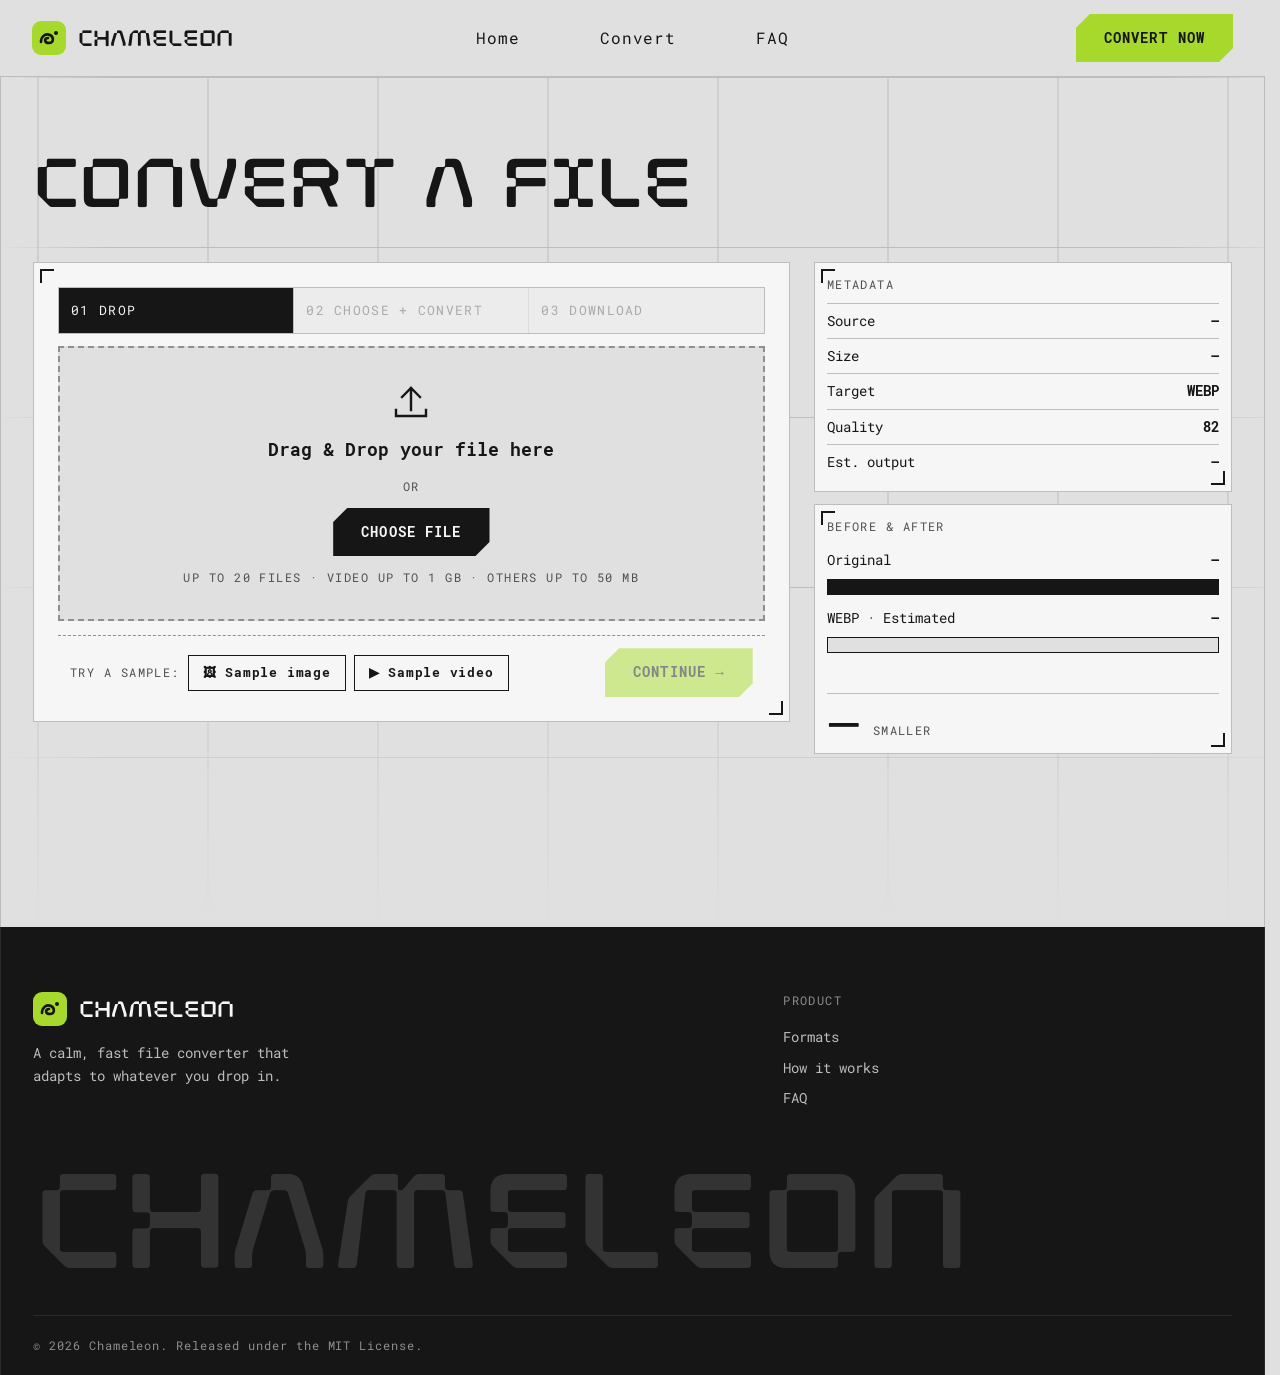
==== commit c8d63c91: "Bug Fixes + Sample Files" ====
--- a/convert.html
+++ b/convert.html
@@ -3,7 +3,7 @@
 <head>
   <meta charset="utf-8" />
   <meta name="viewport" content="width=device-width, initial-scale=1.0, viewport-fit=cover" />
-  <title>Chameleon — Convert a PNG</title>
+  <title>Chameleon — Convert</title>
    <link rel="stylesheet" href="css/style.css?v=15" />
 </head>
 <body>
@@ -28,7 +28,7 @@
         <div class="cols2">
           <div class="main"><div class="panel c">
             <div class="steps" role="tablist" aria-label="Progress" id="steps">
-              <button class="st" role="tab" type="button" id="tab1" aria-selected="false" aria-controls="view-drop">01 Drop</button><button class="st" role="tab" type="button" id="tab2" aria-selected="true" aria-controls="view-choose" title="02 Choose + Convert">02 <span class="st-extra">Choose + </span>Convert</button><button class="st" role="tab" type="button" id="tab3" aria-selected="false" aria-controls="view-dl">03 Download</button>
+              <button class="st" role="tab" type="button" id="tab1" aria-selected="true" aria-controls="view-drop">01 Drop</button><button class="st" role="tab" type="button" id="tab2" aria-selected="false" aria-controls="view-choose" title="02 Choose + Convert">02 <span class="st-extra">Choose + </span>Convert</button><button class="st" role="tab" type="button" id="tab3" aria-selected="false" aria-controls="view-dl">03 Download</button>
             </div>
             <div id="view-drop" role="tabpanel" aria-labelledby="tab1">
               <div id="drop-empty">
@@ -37,8 +37,14 @@
                   <strong>Drag &amp; Drop your file here</strong>
                   <span class="cap">or</span>
                   <button class="btn dk" type="button" id="empty-browse-btn">Choose file</button>
-                  <span class="cap">Images, audio, video and documents · Up to 20 files · Video 1 GB desktop / 200 MB phone · Others 50 MB</span>
+                  <span class="cap">Up to 20 files · Video up to 1 GB · Others up to 50 MB</span>
                 </div>
+              </div>
+              <div class="sample-bar" id="sample-bar">
+                <span class="cap">Try a sample:</span>
+                <button class="chip" type="button" data-sample="image">🖼 Sample image</button>
+                <button class="chip" type="button" data-sample="video">▶ Sample video</button>
+                <button class="btn" type="button" id="to-choose">Continue →</button>
               </div>
               <ul class="flist" id="file-grid" role="listbox" aria-label="Staged files" hidden></ul>
               <div class="go">
@@ -46,10 +52,9 @@
                   <button class="btn dk" type="button" id="change-btn" hidden>Add more</button>
                   <input class="vh" id="change-input" type="file" accept="image/png,image/jpeg,image/svg+xml,image/webp,image/heic,image/heif,audio/mpeg,audio/wav,audio/aac,audio/ogg,audio/mp4,audio/webm,text/plain,text/markdown,text/x-markdown,application/rtf,text/rtf,application/pdf,application/vnd.openxmlformats-officedocument.wordprocessingml.document,application/epub+zip,.png,.jpg,.jpeg,.svg,.webp,.heic,.heif,.bmp,.tif,.tiff,.mp3,.wav,.aac,.ogg,.oga,.opus,.m4a,.weba,.3gp,.mp4,.mov,.webm,.mkv,.avi,.pdf,.docx,.txt,.md,.markdown,.rtf,.epub" multiple />
                 </span>
-                <button class="btn" type="button" id="to-choose">Continue →</button>
               </div>
             </div>
-            <div id="view-choose" role="tabpanel" aria-labelledby="tab2">
+            <div id="view-choose" role="tabpanel" aria-labelledby="tab2" hidden>
               <div class="fcard hero-card" id="single-card" hidden>
                 <div class="hero-thumb"><img id="single-img" alt=""><video id="single-video" muted playsinline preload="metadata" hidden></video></div>
                 <div class="fcard-body"><div class="nm" id="single-name">—</div><div class="cap" id="single-meta">—</div>
@@ -97,10 +102,10 @@
               <div class="go actions">
                 <div class="actions-left">
                   <button class="btn gh" type="button" id="back-settings">← Back</button>
-                  <button class="btn gh" type="button" id="again-btn" title="Convert another file">Convert<span class="btn-extra"> another file</span></button>
+                  <button class="btn gh" type="button" id="again-btn">Convert another file</button>
                 </div>
                 <a class="btn" id="dl" href="#" download>Download →</a>
-                <button class="btn dk" type="button" id="dl-all" hidden title="Download all">Download<span class="btn-extra"> all</span> →</button>
+                <button class="btn dk" type="button" id="dl-all" hidden>Download all →</button>
               </div>
             </div>
           </div></div>
@@ -126,11 +131,11 @@
           <div><div class="fh">Product</div><a class="fl" href="index.html#formats">Formats</a><a class="fl" href="index.html#how">How it works</a><a class="fl" href="faq.html">FAQ</a></div>
         </div>
         <button class="mark disp" type="button" scramble-link scramble-text data-text="Chameleon" data-glyphs="upper" title="Tap to scramble" aria-label="Chameleon — activate to scramble">Chameleon</button>
-        <div class="copy"><span>© 2026 Chameleon. All rights reserved.</span></div>
+        <div class="copy"><span>© 2026 Chameleon. Released under the MIT License.</span></div>
       </div>
     </footer>
   </div>
 
-  <script type="module" src="./js/convert-page.js?v=12"></script>
+  <script type="module" src="./js/convert-page.js?v=11"></script>
 </body>
 </html>
--- a/css/style.css
+++ b/css/style.css
@@ -81,6 +81,9 @@
     .sq{position:absolute;width:20px;height:20px;background:var(--o)}
     .hero{min-height:1190px;display:flex;flex-direction:column;align-items:center;justify-content:center;padding:96px 32px 80px;text-align:center}
     .hero h1{font-size:clamp(48px,9.4vw,128px);margin-top:24px}
+    /* Lift headline + subtext 72px; relative offset is visual-only so the
+       sample box, drop panel and everything below stay exactly in place. */
+    .hero h1,.hero p.sub{position:relative;top:-72px}
     .hl{background:var(--o);padding:0 .1em;display:inline-block}
     .hero p.sub{max-width:560px;margin:32px auto 0;color:#333}
     .panel{position:relative;width:100%;max-width:760px;margin:56px auto 0;padding:20px;text-align:left;background:var(--pn);border:1px solid var(--ln)}
@@ -139,8 +142,8 @@
     .ft .mark:focus-visible{outline:2px solid var(--o);outline-offset:6px}
     .copy{display:flex;flex-wrap:wrap;gap:12px;margin-top:32px;padding:20px 0;border-top:1px solid #2a2a2a;font-size:12px;letter-spacing:.08em;color:#8f8f8f}
     @media(max-width:1100px){.links{gap:28px}.nl{padding:8px 12px}}
-    @media(max-width:820px){.links{display:none}.fgrid{grid-template-columns:1fr;gap:24px}}
-    @media(max-width:700px){.hero{min-height:0;padding:72px 20px 56px}.sec{padding:64px 20px}.nav .in{padding:0 20px}.ft .wrap{padding:48px 20px 0}.btn .btn-now{display:none}.btn .btn-extra{display:none}}
+    @media(max-width:820px){.links{display:none}.fgrid{grid-template-columns:1fr 1fr}}
+    @media(max-width:700px){.hero{min-height:0;padding:72px 20px 56px}.sec{padding:64px 20px}.nav .in{padding:0 20px}.ft .wrap{padding:48px 20px 0}.btn .btn-now{display:none}}
     /* Theme-swap smoothness for non-@property browsers: accent surfaces fade too. */
     .hl,.sq,.cell:after,.badge,.tile.on,.bar.a i,.chip,.tag,.cta{transition:background-color .35s ease,border-color .35s ease,background .35s ease}
     .nl .dekor{transition:opacity .3s ease,transform .3s cubic-bezier(.455,.03,.515,.955),border-color .35s ease}
@@ -377,6 +380,18 @@
 .fside h3{font-size:28px;margin:12px 0 0}
 .fside p{margin:16px 0 20px;font-size:14px;color:#333}
 @media(max-width:820px){.fside{position:static;max-width:none}}
+    /* Sample-file bar beneath the drop zone (home + convert). */
+    .sample-bar{display:flex;flex-wrap:wrap;gap:8px;align-items:center;margin-top:14px;padding:12px;border-top:1px dashed #8f8f8f}
+    .sample-bar .chip:disabled{opacity:.45;cursor:not-allowed}
+    .sample-bar .chip:disabled:hover{background:transparent;color:var(--ink);transform:none}
+    /* Standalone sample box on home (below the main panel). */
+    .sample-panel{width:100%;max-width:760px;margin:0 auto 12px;padding:8px 20px}
+    .sample-panel + .panel{margin-top:12px}
+    .sample-panel .sample-bar{margin-top:0;padding:8px;border-top:0}
+    /* Continue pinned right in the convert sample row. */
+    #view-drop .sample-bar .btn{margin-left:auto;flex:none}
+    /* The leftover .go row only holds Add more — hide it until files exist. */
+    #view-drop .go:has(#change-btn[hidden]){display:none}
     /* Home queue + dropzone states */
     .vh{position:absolute;width:1px;height:1px;overflow:hidden;clip:rect(0 0 0 0);white-space:nowrap}
     .drop.dragover{border-color:var(--o);background:#ece3dc}
